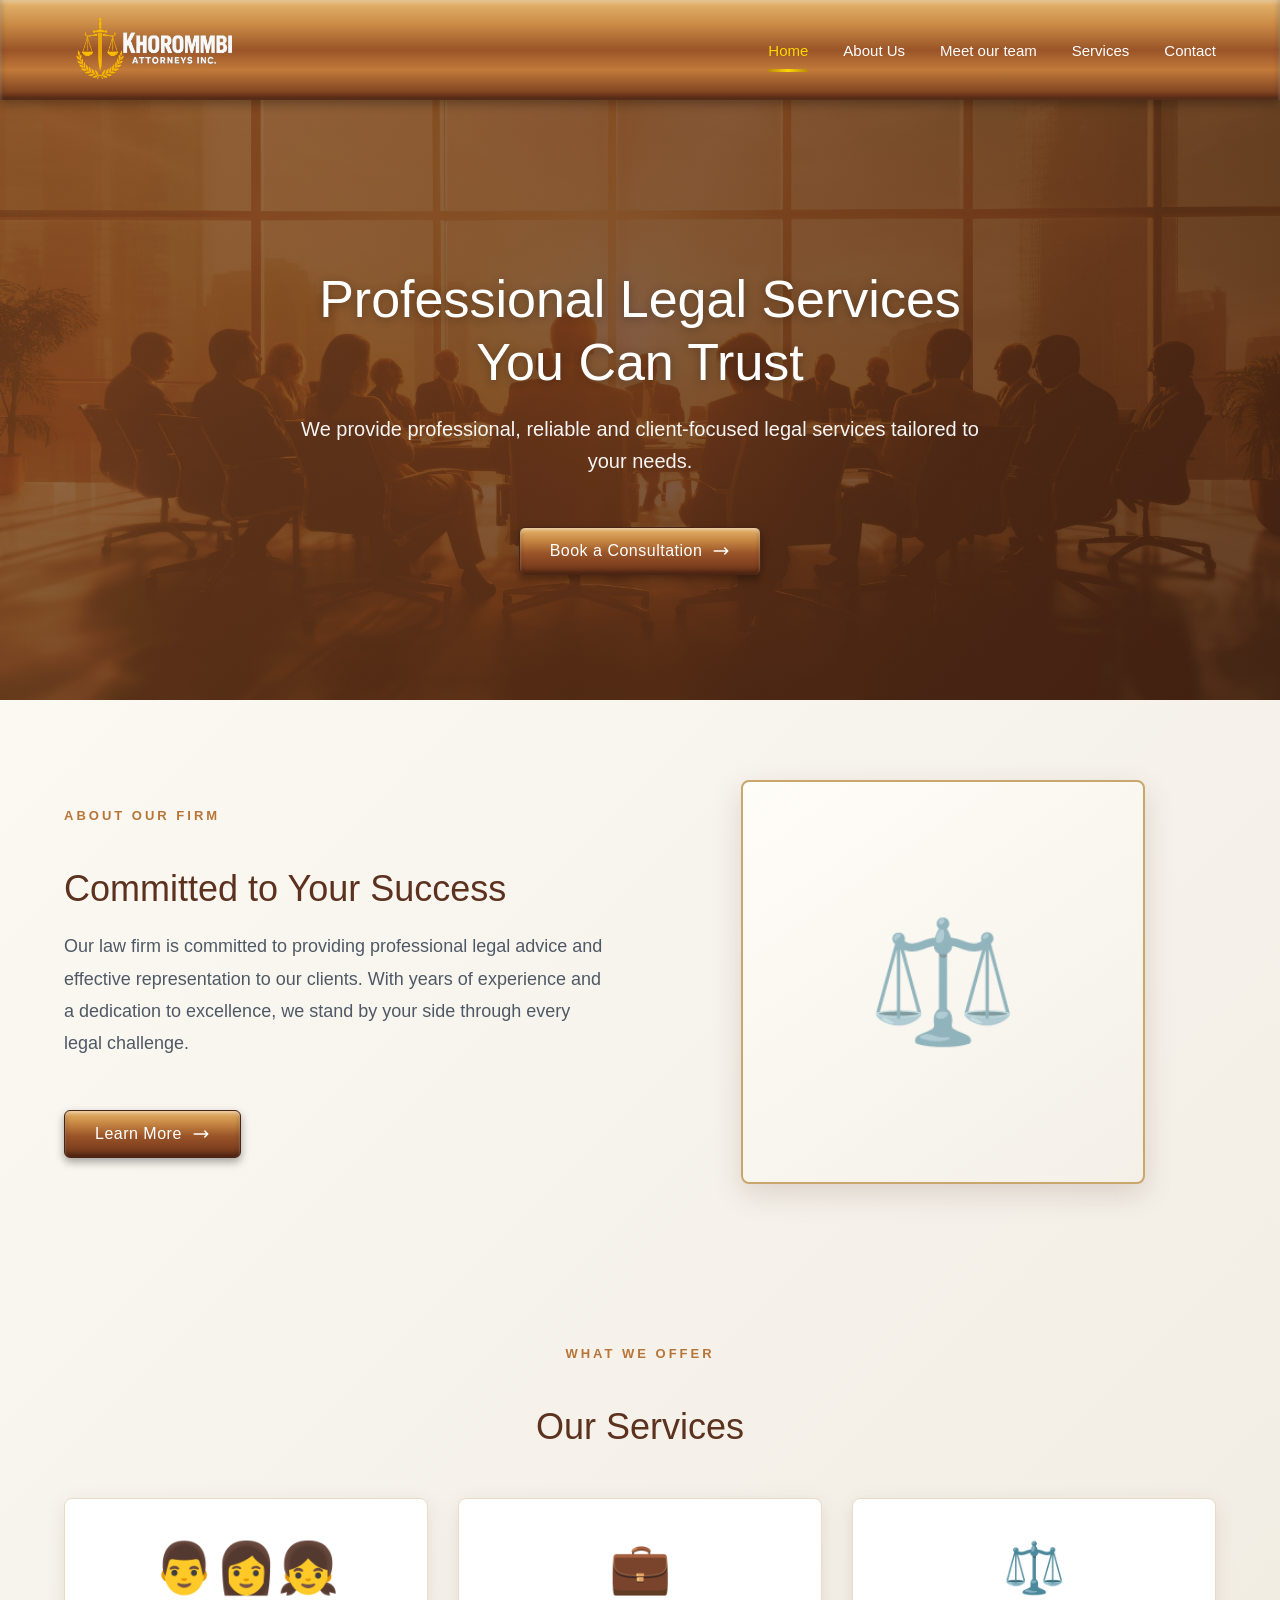
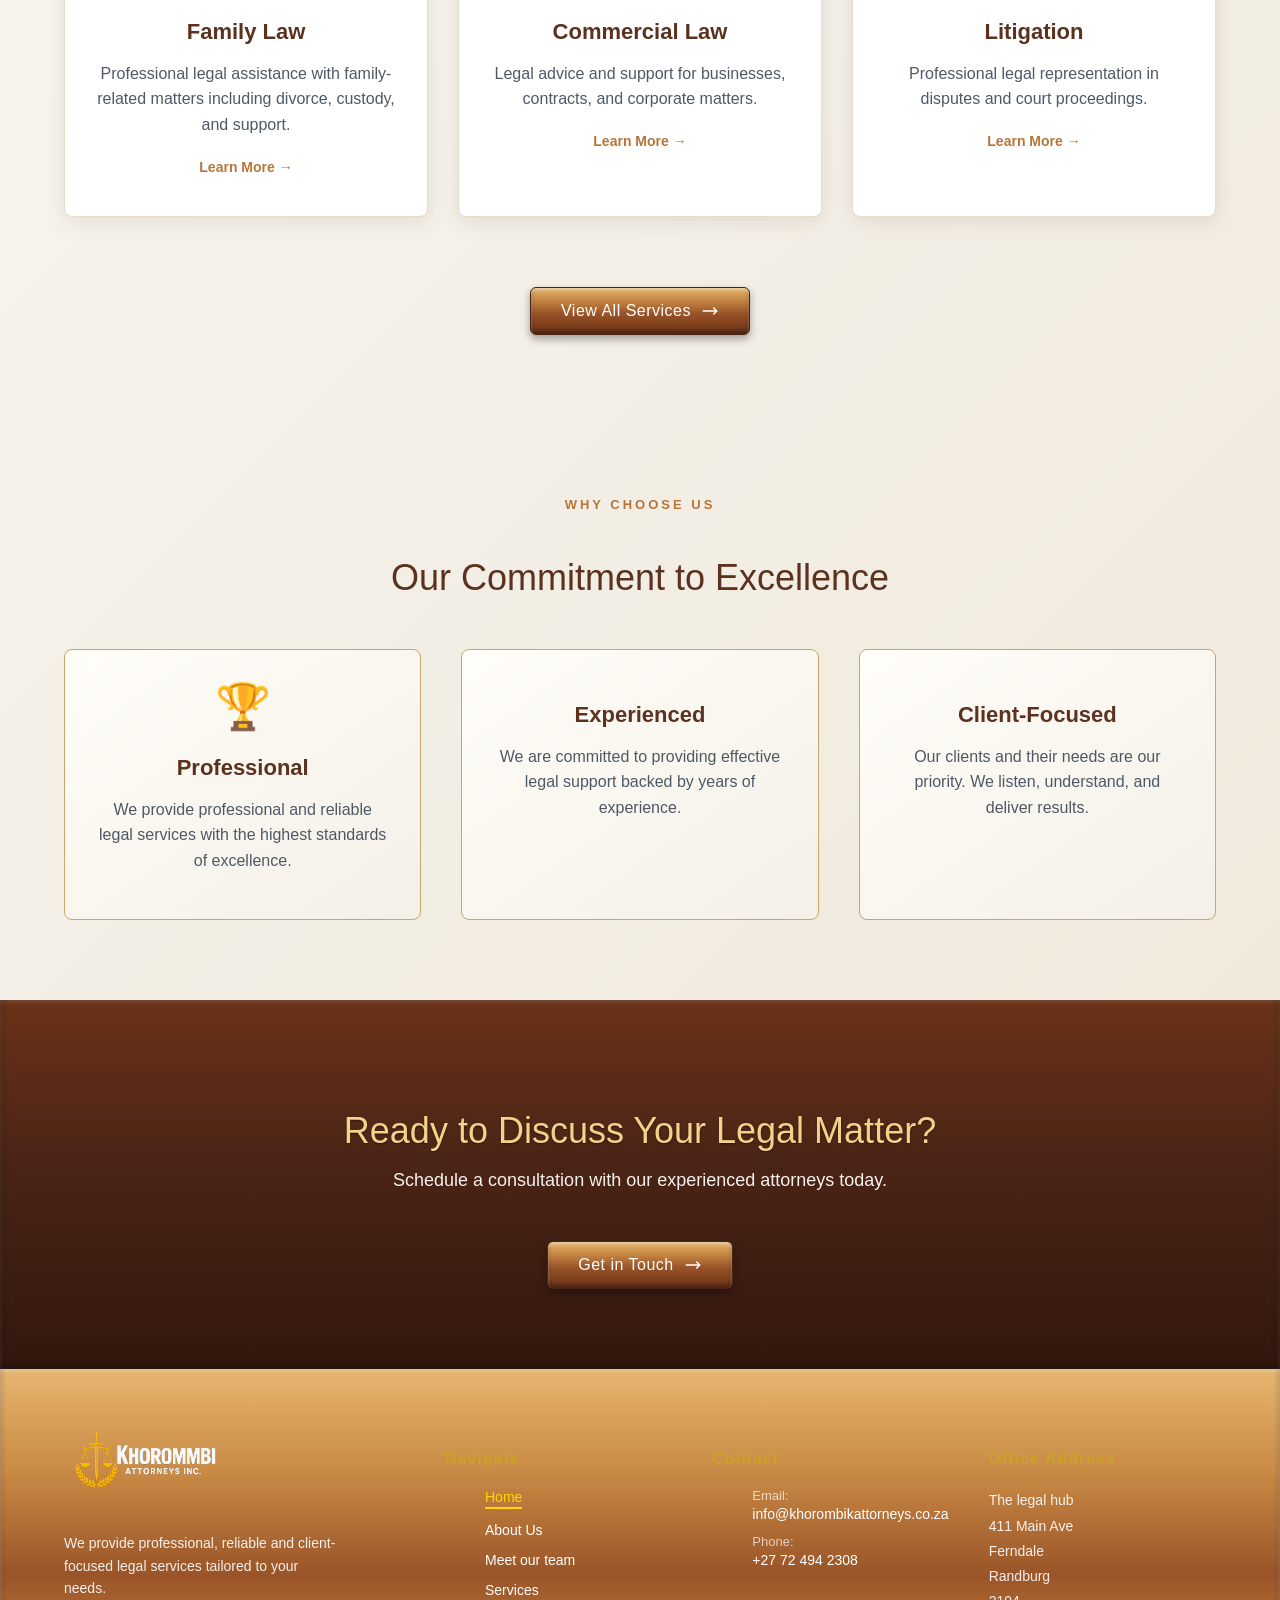
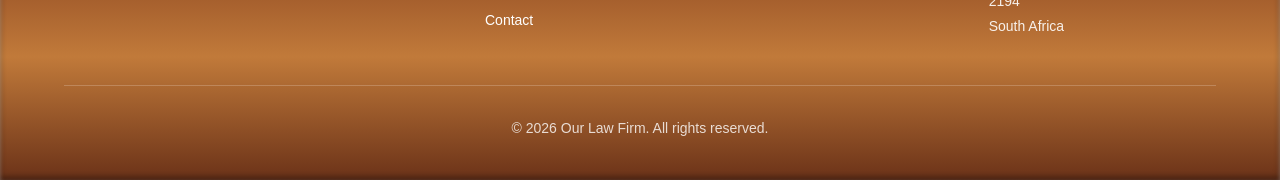
==== index.html @ c9acfbc0 "Add files via upload" ====
<!DOCTYPE html>
<html lang="en">

<head>
    <meta charset="UTF-8">
    <meta name="viewport" content="width=device-width, initial-scale=1.0">
    <title>Our Law Firm | Home</title>
    <link rel="stylesheet" href="edits.css">
</head>

<body>

    <!-- ================= HEADER ================= -->
    <header class="site-header">
        <div class="header-container">
            <a href="index.html" class="logo-link">
                <img src="logo.png" alt="Law Firm Logo" class="logo">
            </a>
            <nav class="main-nav">
                <a href="index.html" class="nav-link active">Home</a>
                <a href="about.html" class="nav-link">About Us</a>
                <a href="team.html" class="nav-link">Meet our team</a>
                <a href="services.html" class="nav-link">Services</a>
                <a href="contact.html" class="nav-link">Contact</a>
            </nav>
            <button class="mobile-menu-btn" id="mobileMenuBtn">
                <span></span>
                <span></span>
                <span></span>
            </button>
        </div>
    </header>

    <!-- ================= MAIN ================= -->
    <main>

        <!-- ================= HERO SECTION ================= -->
        <section class="hero">
            <div class="hero-overlay"></div>
            <div class="hero-content">
                <h1 class="hero-title">Professional Legal Services You Can Trust</h1>
                <p class="hero-subtitle">
                    We provide professional, reliable and client-focused legal services tailored to your needs.
                </p>
                <a href="contact.html" class="hero-button">
                    Book a Consultation
                    <svg xmlns="http://www.w3.org/2000/svg" fill="none" viewBox="0 0 24 24" stroke="currentColor">
                        <path stroke-linecap="round" stroke-linejoin="round" stroke-width="2" d="M17 8l4 4m0 0l-4 4m4-4H3"/>
                    </svg>
                </a>
            </div>
        </section>

        <!-- ================= ABOUT PREVIEW ================= -->
        <section class="section about-preview">
            <div class="section-container">
                <div class="about-content">
                    <span class="section-label">About Our Firm</span>
                    <h2 class="section-title">Committed to Your Success</h2>
                    <p class="section-description">
                        Our law firm is committed to providing professional legal advice and effective representation to our clients. With years of experience and a dedication to excellence, we stand by your side through every legal challenge.
                    </p>
                    <a href="about.html" class="button">
                        Learn More
                        <svg xmlns="http://www.w3.org/2000/svg" fill="none" viewBox="0 0 24 24" stroke="currentColor">
                            <path stroke-linecap="round" stroke-linejoin="round" stroke-width="2" d="M17 8l4 4m0 0l-4 4m4-4H3"/>
                        </svg>
                    </a>
                </div>
                <div class="about-image">
                    <div class="image-frame">
                        <div class="image-placeholder">⚖️</div>
                    </div>
                </div>
            </div>
        </section>

        <!-- ================= SERVICES PREVIEW ================= -->
        <section class="section services-preview">
            <div class="section-container">
                <span class="section-label">What We Offer</span>
                <h2 class="section-title">Our Services</h2>
                <div class="services-container">
                    <div class="service-card">
                        <div class="service-icon">👨‍👩👧</div>
                        <h3>Family Law</h3>
                        <p>Professional legal assistance with family-related matters including divorce, custody, and support.</p>
                        <a href="services.html" class="service-link">Learn More →</a>
                    </div>
                    <div class="service-card">
                        <div class="service-icon">💼</div>
                        <h3>Commercial Law</h3>
                        <p>Legal advice and support for businesses, contracts, and corporate matters.</p>
                        <a href="services.html" class="service-link">Learn More →</a>
                    </div>
                    <div class="service-card">
                        <div class="service-icon">⚖️</div>
                        <h3>Litigation</h3>
                        <p>Professional legal representation in disputes and court proceedings.</p>
                        <a href="services.html" class="service-link">Learn More →</a>
                    </div>
                </div>
                <a href="services.html" class="button">
                    View All Services
                    <svg xmlns="http://www.w3.org/2000/svg" fill="none" viewBox="0 0 24 24" stroke="currentColor">
                        <path stroke-linecap="round" stroke-linejoin="round" stroke-width="2" d="M17 8l4 4m0 0l-4 4m4-4H3"/>
                    </svg>
                </a>
            </div>
        </section>

        <!-- ================= WHY CHOOSE US ================= -->
        <section class="section why-us">
            <div class="section-container">
                <span class="section-label">Why Choose Us</span>
                <h2 class="section-title">Our Commitment to Excellence</h2>
                <div class="why-container">
                    <div class="why-item">
                        <div class="why-icon">🏆</div>
                        <h3>Professional</h3>
                        <p>We provide professional and reliable legal services with the highest standards of excellence.</p>
                    </div>
                    <div class="why-item">
                        <div class="why-icon"></div>
                        <h3>Experienced</h3>
                        <p>We are committed to providing effective legal support backed by years of experience.</p>
                    </div>
                    <div class="why-item">
                        <div class="why-icon"></div>
                        <h3>Client-Focused</h3>
                        <p>Our clients and their needs are our priority. We listen, understand, and deliver results.</p>
                    </div>
                </div>
            </div>
        </section>

        <!-- ================= CALL TO ACTION ================= -->
        <section class="consultation">
            <div class="consultation-content">
                <h2>Ready to Discuss Your Legal Matter?</h2>
                <p>Schedule a consultation with our experienced attorneys today.</p>
                <a href="contact.html" class="consultation-button">
                    Get in Touch
                    <svg xmlns="http://www.w3.org/2000/svg" fill="none" viewBox="0 0 24 24" stroke="currentColor">
                        <path stroke-linecap="round" stroke-linejoin="round" stroke-width="2" d="M17 8l4 4m0 0l-4 4m4-4H3"/>
                    </svg>
                </a>
            </div>
        </section>

    </main>

    <!-- ================= FOOTER ================= -->
    <footer class="site-footer">
        <div class="footer-container">
            <div class="footer-grid">
                <!-- Logo & Tagline -->
                <div class="footer-brand">
                    <a href="index.html" class="footer-logo">
                        <img src="logo.png" alt="Law Firm Logo" class="footer-logo-img">
                    </a>
                    <p class="footer-tagline">
                        We provide professional, reliable and client-focused legal services tailored to your needs.
                    </p>
                </div>

                <!-- Navigate -->
                <div class="footer-nav">
                    <h4 class="footer-heading">Navigate</h4>
                    <ul class="footer-links">
                        <li><a href="index.html" class="footer-link active">Home</a></li>
                        <li><a href="about.html" class="footer-link">About Us</a></li>
                        <li><a href="team.html" class="footer-link">Meet our team</a></li>
                        <li><a href="services.html" class="footer-link">Services</a></li>
                        <li><a href="contact.html" class="footer-link">Contact</a></li>
                    </ul>
                </div>

                <!-- Contact -->
                <div class="footer-contact">
                    <h4 class="footer-heading">Contact</h4>
                    <ul class="footer-links">
                        <li class="footer-contact-item">
                            <span class="footer-contact-label">Email:</span>
                            <a href="mailto:info@khorombikattorneys.co.za" class="footer-link">info@khorombikattorneys.co.za</a>
                        </li>
                        <li class="footer-contact-item">
                            <span class="footer-contact-label">Phone:</span>
                            <a href="tel:+27724942308" class="footer-link">+27 72 494 2308</a>
                        </li>
                    </ul>
                </div>

                <!-- Office Address -->
                <div class="footer-address">
                    <h4 class="footer-heading">Office Address</h4>
                    <address class="footer-address-text">
                        The legal hub<br>
                        411 Main Ave<br>
                        Ferndale<br>
                        Randburg<br>
                        2194<br>
                        South Africa
                    </address>
                </div>
            </div>

            <!-- Copyright -->
            <div class="footer-bottom">
                <p>&copy; 2026 Our Law Firm. All rights reserved.</p>
            </div>
        </div>
    </footer>

    <script>
        // Mobile menu toggle
        document.addEventListener('DOMContentLoaded', function() {
            const mobileMenuBtn = document.getElementById('mobileMenuBtn');
            const mainNav = document.querySelector('.main-nav');

            if (mobileMenuBtn && mainNav) {
                mobileMenuBtn.addEventListener('click', function() {
                    mainNav.classList.toggle('open');
                    const spans = this.querySelectorAll('span');
                    if (mainNav.classList.contains('open')) {
                        spans[0].style.transform = 'rotate(45deg) translate(5px, 5px)';
                        spans[1].style.opacity = '0';
                        spans[2].style.transform = 'rotate(-45deg) translate(7px, -6px)';
                    } else {
                        spans[0].style.transform = 'none';
                        spans[1].style.opacity = '1';
                        spans[2].style.transform = 'none';
                    }
                });
            }
        });
    </script>

</body>

</html>
---- edits.css ----
/* ================= GENERAL ================= */
html {
    scroll-behavior: smooth;
}

body {
    margin: 0;
    font-family: 'Segoe UI', Tahoma, Geneva, Verdana, sans-serif;
    background: linear-gradient(135deg, #fffdf8, #f4f0e8, #eee5d5);
    color: #1A1A1A;
    min-height: 100vh;
    display: flex;
    flex-direction: column;
}

/* ================= HEADER ================= */
.site-header {
    background: linear-gradient(180deg, #e6b66f 0%, #c98a45 25%, #9a5428 50%, #c17a3a 70%, #6b3218 100%);
    box-shadow: inset 0 2px 4px rgba(255,255,255,0.35), inset 0 -3px 6px rgba(0,0,0,0.4), 0 4px 10px rgba(0,0,0,0.3);
    padding: 15px 5%;
    position: sticky;
    top: 0;
    z-index: 1000;
}

.header-container {
    max-width: 1200px;
    margin: 0 auto;
    display: flex;
    justify-content: space-between;
    align-items: center;
}

.logo-link {
    display: flex;
    align-items: center;
}

.logo {
    width: 200px;
    height: 70px;
    display: block;
    transition: transform 0.3s ease;
}

.logo:hover {
    transform: scale(1.05);
}

.main-nav {
    display: flex;
    gap: 35px;
}

.nav-link {
    position: relative;
    color: white;
    text-decoration: none;
    font-size: 15px;
    font-weight: 500;
    padding: 5px 0;
    transition: color 0.3s ease;
}

.nav-link::after {
    content: "";
    position: absolute;
    left: 0;
    bottom: -8px;
    width: 0;
    height: 3px;
    background: linear-gradient(90deg, #b8860b, #ffd700, #b8860b);
    transition: width 0.3s ease;
}

.nav-link:hover,
.nav-link.active {
    color: #ffd700;
}

.nav-link:hover::after,
.nav-link.active::after {
    width: 100%;
}

.mobile-menu-btn {
    display: none;
    flex-direction: column;
    gap: 5px;
    background: none;
    border: none;
    cursor: pointer;
    padding: 5px;
}

.mobile-menu-btn span {
    width: 25px;
    height: 3px;
    background: #fff;
    border-radius: 2px;
    transition: all 0.3s ease;
}

/* ================= HERO ================= */
.hero {
    min-height: 600px;
    background-image: url("bg.jpg");
    background-size: cover;
    background-position: center;
    background-repeat: no-repeat;
    display: flex;
    justify-content: center;
    align-items: center;
    text-align: center;
    position: relative;
    overflow: hidden;
}

.hero-overlay {
    position: absolute;
    top: 0;
    left: 0;
    right: 0;
    bottom: 0;
    background: linear-gradient(135deg, rgba(120, 65, 25, 0.75), rgba(75, 35, 15, 0.85));
}

.hero-content {
    position: relative;
    z-index: 1;
    max-width: 700px;
    color: white;
    padding: 0 20px;
    animation: fadeInUp 1s ease;
}

.hero-title {
    font-size: 52px;
    font-weight: 300;
    margin-bottom: 20px;
    line-height: 1.2;
    text-shadow: 0 2px 10px rgba(0,0,0,0.3);
}

.hero-subtitle {
    font-size: 20px;
    line-height: 1.6;
    margin-bottom: 30px;
    opacity: 0.95;
}

@keyframes fadeInUp {
    from {
        opacity: 0;
        transform: translateY(30px);
    }
    to {
        opacity: 1;
        transform: translateY(0);
    }
}

/* ================= BUTTONS ================= */
.button,
.hero-button,
.consultation-button {
    display: inline-flex;
    align-items: center;
    gap: 10px;
    margin-top: 20px;
    padding: 14px 30px;
    background: linear-gradient(180deg, #e6b66f 0%, #c98a45 25%, #9a5428 55%, #6b3218 100%);
    color: white;
    text-decoration: none;
    border-radius: 6px;
    border: 1px solid #4A2416;
    box-shadow: inset 0 2px 3px rgba(255, 255, 255, 0.4), inset 0 -3px 5px rgba(0, 0, 0, 0.35), 0 4px 8px rgba(0, 0, 0, 0.35);
    transition: all 0.3s ease;
    font-weight: 500;
    letter-spacing: 0.5px;
}

.button svg,
.hero-button svg,
.consultation-button svg {
    width: 18px;
    height: 18px;
    transition: transform 0.3s ease;
}

.button:hover,
.hero-button:hover,
.consultation-button:hover {
    background: linear-gradient(180deg, #f0c47c 0%, #d69a50 25%, #a86130 55%, #783b1d 100%);
    box-shadow: inset 0 2px 4px rgba(255, 255, 255, 0.5), inset 0 -3px 6px rgba(0, 0, 0, 0.4), 0 6px 12px rgba(0, 0, 0, 0.4);
    transform: translateY(-2px);
}

.button:hover svg,
.hero-button:hover svg,
.consultation-button:hover svg {
    transform: translateX(5px);
}

/* ================= SECTIONS ================= */
.section {
    padding: 80px 5%;
    text-align: center;
}

.section-container {
    max-width: 1200px;
    margin: 0 auto;
}

.section-label {
    display: inline-block;
    font-size: 13px;
    letter-spacing: 3px;
    text-transform: uppercase;
    color: #b87538;
    margin-bottom: 15px;
    font-weight: 600;
}

.section-title {
    font-size: 36px;
    color: #5C321F;
    margin-bottom: 20px;
    font-weight: 300;
}

.section-description {
    font-size: 18px;
    line-height: 1.8;
    color: #4f5965;
    max-width: 600px;
    margin: 0 auto 30px;
}

/* ================= ABOUT PREVIEW ================= */
.about-preview .section-container {
    display: grid;
    grid-template-columns: 1fr 1fr;
    gap: 60px;
    align-items: center;
    text-align: left;
}

.about-content .section-label,
.about-content .section-title,
.about-content .section-description {
    margin-left: 0;
}

.about-image {
    display: flex;
    justify-content: center;
}

.image-frame {
    width: 100%;
    max-width: 400px;
    height: 400px;
    background: linear-gradient(145deg, #fffdf8, #f4f0e8);
    border: 2px solid #c9a66b;
    border-radius: 8px;
    display: flex;
    align-items: center;
    justify-content: center;
    box-shadow: 0 10px 30px rgba(74, 36, 22, 0.15);
    transition: all 0.3s ease;
}

.image-frame:hover {
    transform: translateY(-5px);
    box-shadow: 0 15px 40px rgba(74, 36, 22, 0.25);
}

.image-placeholder {
    font-size: 120px;
    opacity: 0.6;
}

/* ================= SERVICES ================= */
.services-container {
    display: grid;
    grid-template-columns: repeat(3, 1fr);
    gap: 30px;
    margin: 50px 0;
}

.service-card {
    background: white;
    padding: 40px 30px;
    border-radius: 8px;
    box-shadow: 0 5px 20px rgba(74, 36, 22, 0.1);
    transition: all 0.3s ease;
    border: 1px solid #e8dcc8;
}

.service-card:hover {
    transform: translateY(-10px);
    box-shadow: 0 15px 40px rgba(74, 36, 22, 0.2);
    border-color: #c9a66b;
}

.service-icon {
    font-size: 50px;
    margin-bottom: 20px;
}

.service-card h3 {
    color: #5C321F;
    font-size: 22px;
    margin-bottom: 15px;
}

.service-card p {
    color: #4f5965;
    line-height: 1.6;
    margin-bottom: 20px;
}

.service-link {
    color: #b87538;
    text-decoration: none;
    font-weight: 600;
    font-size: 14px;
    transition: color 0.3s ease;
}

.service-link:hover {
    color: #6b3218;
}

/* ================= WHY CHOOSE US ================= */
.why-container {
    display: grid;
    grid-template-columns: repeat(3, 1fr);
    gap: 40px;
    margin-top: 50px;
}

.why-item {
    padding: 30px;
    background: linear-gradient(145deg, #fffdf8, #f4f0e8);
    border-radius: 8px;
    border: 1px solid #c9a66b;
    transition: all 0.3s ease;
}

.why-item:hover {
    background: linear-gradient(180deg, #e6b66f 0%, #c98a45 25%, #9a5428 55%, #6b3218 100%);
    color: white;
    transform: translateY(-5px);
    box-shadow: 0 10px 30px rgba(74, 36, 22, 0.3);
}

.why-icon {
    font-size: 45px;
    margin-bottom: 20px;
}

.why-item h3 {
    color: #5C321F;
    font-size: 22px;
    margin-bottom: 15px;
    transition: color 0.3s ease;
}

.why-item:hover h3 {
    color: white;
}

.why-item p {
    color: #4f5965;
    line-height: 1.6;
    transition: color 0.3s ease;
}

.why-item:hover p {
    color: rgba(255, 255, 255, 0.95);
}

/* ================= CONSULTATION ================= */
.consultation {
    padding: 80px 5%;
    text-align: center;
    background: linear-gradient(180deg, #6b3218 0%, #4a2416 45%, #32170e 100%);
    color: #fffdf8;
    box-shadow: inset 0 2px 5px rgba(255, 255, 255, 0.15), inset 0 -3px 8px rgba(0, 0, 0, 0.4);
}

.consultation-content {
    max-width: 700px;
    margin: 0 auto;
}

.consultation h2 {
    font-size: 36px;
    color: #f4d28a;
    text-shadow: 0 1px 2px rgba(0, 0, 0, 0.5);
    margin-bottom: 15px;
    font-weight: 300;
}

.consultation p {
    font-size: 18px;
    margin-bottom: 30px;
    opacity: 0.95;
}

/* ================= FOOTER ================= */
.site-footer {
    background: linear-gradient(180deg, #e6b66f 0%, #c98a45 25%, #9a5428 50%, #c17a3a 70%, #6b3218 100%);
    box-shadow: inset 0 2px 4px rgba(255,255,255,0.35), inset 0 -3px 6px rgba(0,0,0,0.4), 0 4px 10px rgba(0,0,0,0.3);
    color: white;
    padding: 60px 5% 30px;
    margin-top: auto;
}

.footer-container {
    max-width: 1200px;
    margin: 0 auto;
}

.footer-grid {
    display: grid;
    grid-template-columns: 1.5fr 1fr 1fr 1fr;
    gap: 40px;
    margin-bottom: 40px;
}

.footer-brand {
    display: flex;
    flex-direction: column;
    gap: 20px;
}

.footer-logo {
    display: inline-block;
}

.footer-logo-img {
    width: 180px;
    height: 65px;
    transition: transform 0.3s ease;
}

.footer-logo:hover .footer-logo-img {
    transform: scale(1.05);
}

.footer-tagline {
    font-size: 14px;
    line-height: 1.6;
    color: rgba(255, 255, 255, 0.9);
    max-width: 280px;
}

.footer-heading {
    font-size: 16px;
    font-weight: 600;
    color: #C9A227;
    margin-bottom: 20px;
    letter-spacing: 1px;
}

.footer-links {
    list-style: none;
    display: flex;
    flex-direction: column;
    gap: 12px;
}

.footer-link {
    color: #fff;
    text-decoration: none;
    font-size: 14px;
    transition: color 0.3s ease;
    display: inline-block;
}

.footer-link:hover,
.footer-link.active {
    color: #ffd700;
}

.footer-link.active {
    border-bottom: 2px solid #ffd700;
    padding-bottom: 2px;
}

.footer-contact-item {
    display: flex;
    flex-direction: column;
    gap: 3px;
}

.footer-contact-label {
    font-size: 13px;
    color: rgba(255, 255, 255, 0.7);
}

.footer-address-text {
    font-style: normal;
    font-size: 14px;
    line-height: 1.8;
    color: rgba(255, 255, 255, 0.9);
}

.footer-bottom {
    border-top: 1px solid rgba(255, 255, 255, 0.2);
    padding-top: 20px;
    text-align: center;
}

.footer-bottom p {
    font-size: 14px;
    color: rgba(255, 255, 255, 0.8);
}

/* ================= MOBILE ================= */
@media (max-width: 968px) {
    .about-preview .section-container {
        grid-template-columns: 1fr;
        gap: 40px;
    }

    .services-container,
    .why-container {
        grid-template-columns: 1fr;
    }

    .footer-grid {
        grid-template-columns: 1fr 1fr;
        gap: 30px;
    }

    .main-nav {
        display: none;
        position: absolute;
        top: 100%;
        left: 0;
        right: 0;
        background: linear-gradient(180deg, #6b3218, #4a2416);
        flex-direction: column;
        padding: 20px;
        gap: 15px;
    }

    .main-nav.open {
        display: flex;
    }

    .mobile-menu-btn {
        display: flex;
    }
}

@media (max-width: 768px) {
    .hero-title {
        font-size: 36px;
    }

    .hero-subtitle {
        font-size: 16px;
    }

    .section-title {
        font-size: 28px;
    }

    .section {
        padding: 60px 5%;
    }

    .footer-grid {
        grid-template-columns: 1fr;
        gap: 30px;
    }

    .logo {
        width: 160px;
        height: 55px;
    }

    .footer-logo-img {
        width: 150px;
        height: 55px;
    }
}
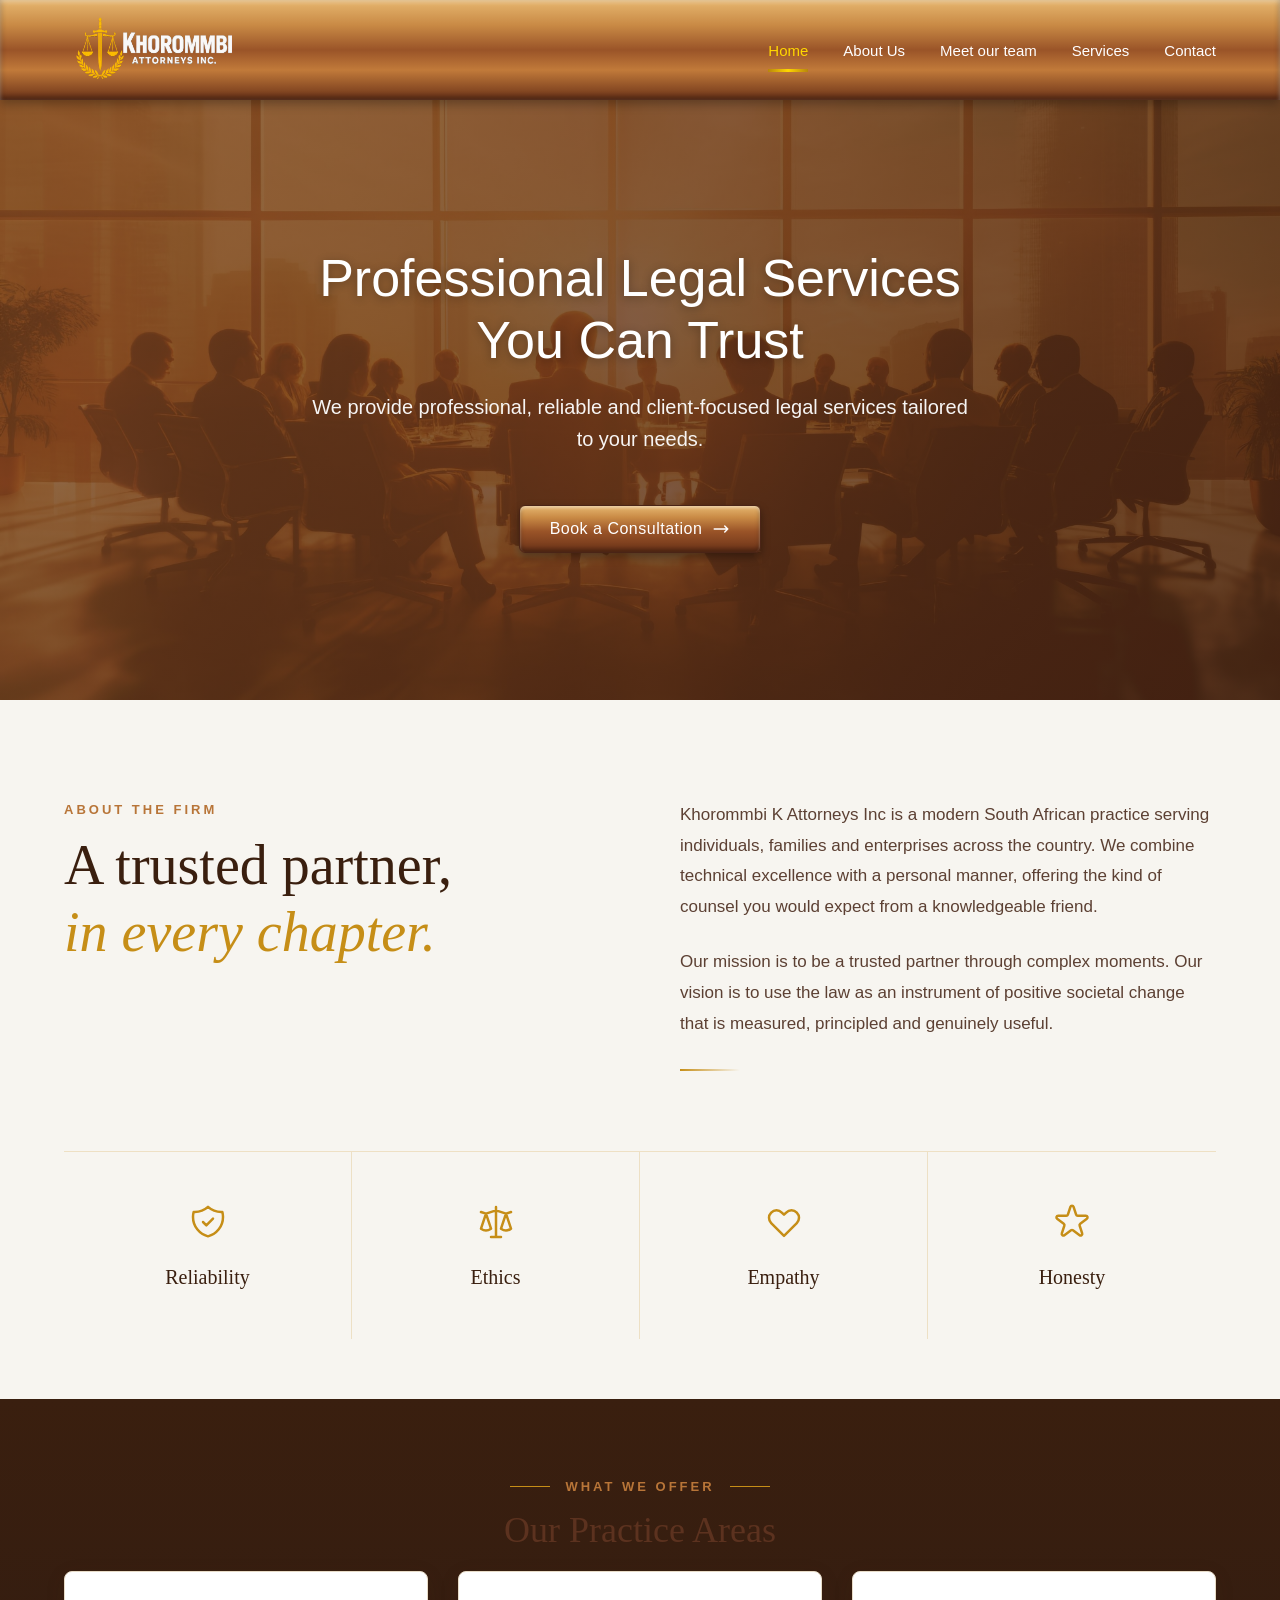
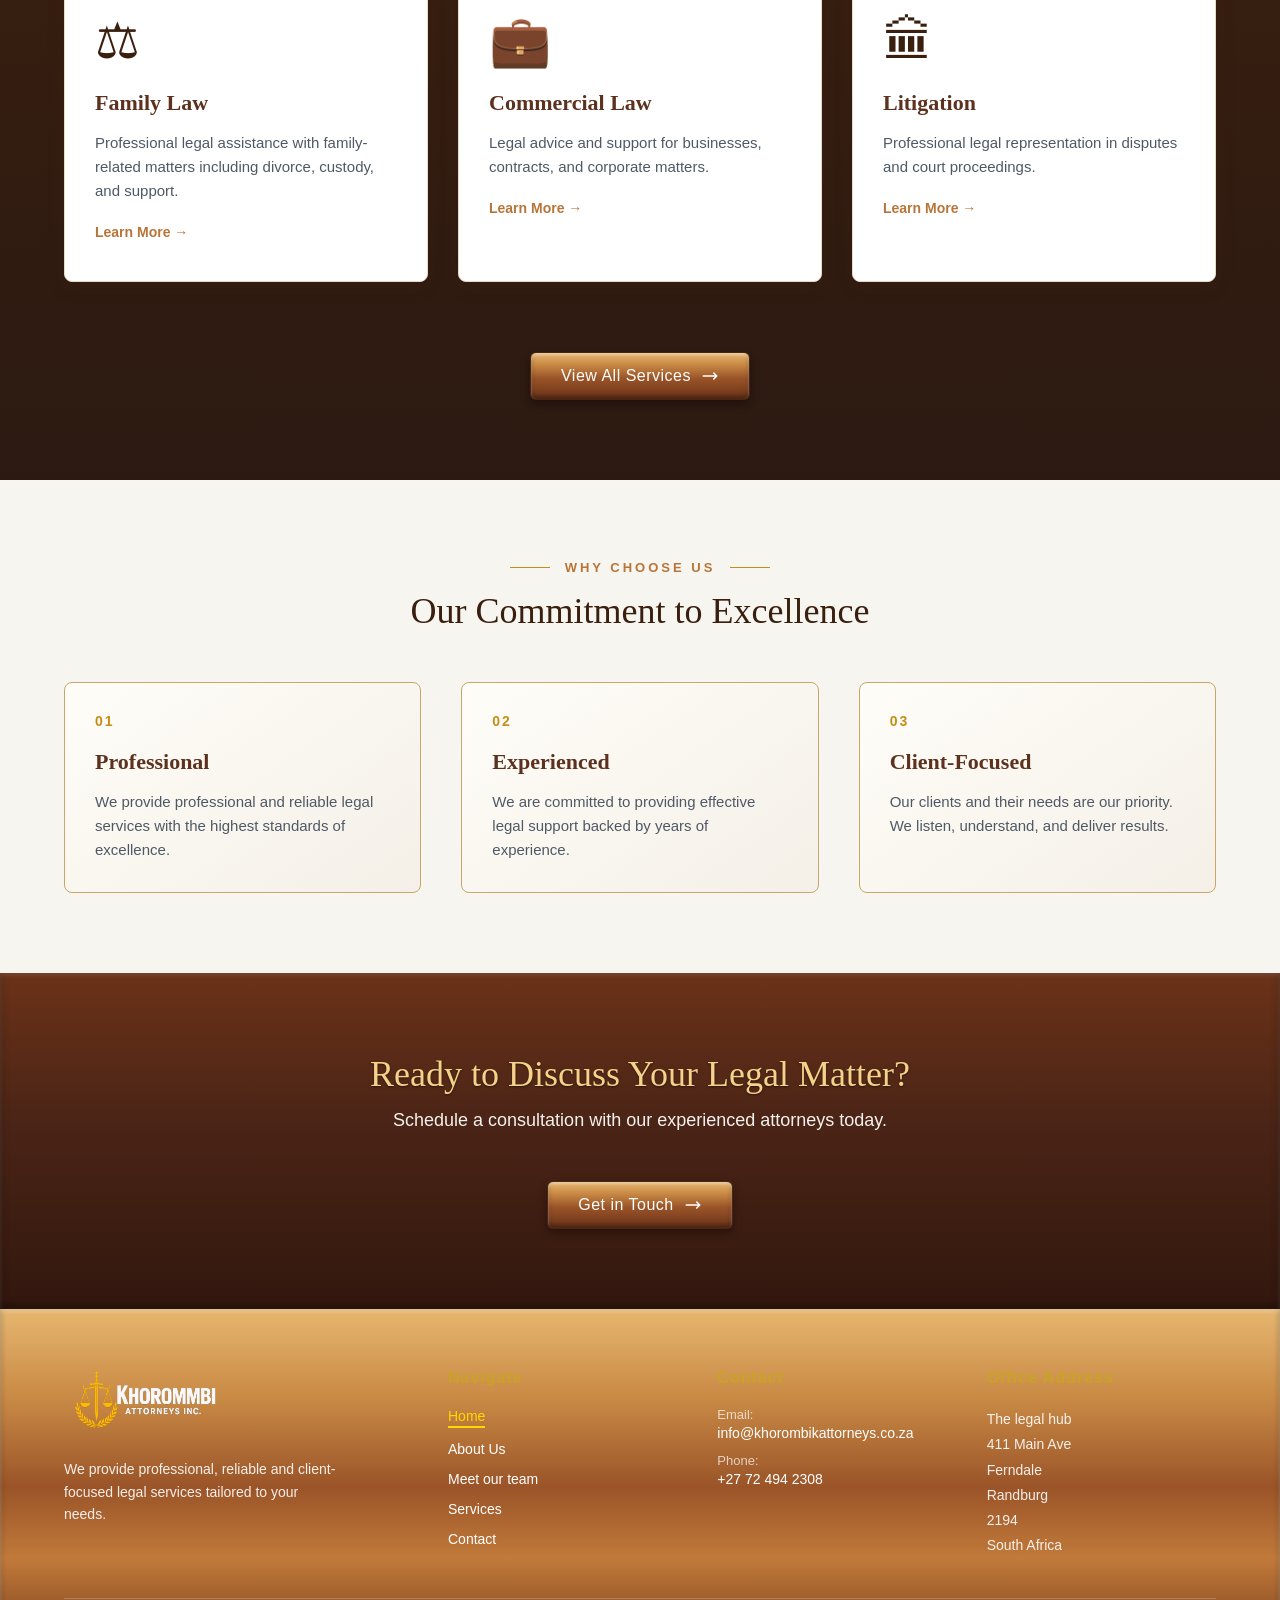
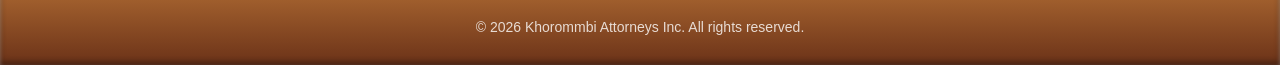
==== commit 4c3ec2a6: "Update law firm branding and content in index.html" ====
--- a/index.html
+++ b/index.html
@@ -1,11 +1,10 @@
-
 <!DOCTYPE html>
 <html lang="en">
 
 <head>
     <meta charset="UTF-8">
     <meta name="viewport" content="width=device-width, initial-scale=1.0">
-    <title>Our Law Firm | Home</title>
+    <title>Khorommbi Attorneys Inc. | Home</title>
     <link rel="stylesheet" href="edits.css">
 </head>
 
@@ -15,7 +14,7 @@
     <header class="site-header">
         <div class="header-container">
             <a href="index.html" class="logo-link">
-                <img src="logo.png" alt="Law Firm Logo" class="logo">
+                <img src="logo.png" alt="Khorommbi Attorneys Inc." class="logo">
             </a>
             <nav class="main-nav">
                 <a href="index.html" class="nav-link active">Home</a>
@@ -32,75 +31,111 @@
         </div>
     </header>
 
-    <!-- ================= MAIN ================= -->
-    <main>
-
-        <!-- ================= HERO SECTION ================= -->
-        <section class="hero">
-            <div class="hero-overlay"></div>
-            <div class="hero-content">
-                <h1 class="hero-title">Professional Legal Services You Can Trust</h1>
-                <p class="hero-subtitle">
-                    We provide professional, reliable and client-focused legal services tailored to your needs.
+    <!-- ================= HERO SECTION ================= -->
+    <section class="hero">
+        <div class="hero-overlay"></div>
+        <div class="hero-content">
+            <h1 class="hero-title">Professional Legal Services You Can Trust</h1>
+            <p class="hero-subtitle">
+                We provide professional, reliable and client-focused legal services tailored to your needs.
+            </p>
+            <a href="contact.html" class="hero-button">
+                Book a Consultation
+                <svg xmlns="http://www.w3.org/2000/svg" fill="none" viewBox="0 0 24 24" stroke="currentColor">
+                    <path stroke-linecap="round" stroke-linejoin="round" stroke-width="2" d="M17 8l4 4m0 0l-4 4m4-4H3"/>
+                </svg>
+            </a>
+        </div>
+    </section>
+
+    <!-- ================= ABOUT THE FIRM ================= -->
+    <section class="about-firm">
+        <div class="about-firm-container">
+            <div class="about-firm-left">
+                <div class="section-label">
+                    <span class="label-line"></span>
+                    ABOUT THE FIRM
+                </div>
+                <h2 class="about-heading">
+                    A trusted partner,<br>
+                    <span class="heading-accent">in every chapter.</span>
+                </h2>
+            </div>
+            <div class="about-firm-right">
+                <p class="about-text">
+                    Khorommbi K Attorneys Inc is a modern South African practice serving individuals, 
+                    families and enterprises across the country. We combine technical excellence with 
+                    a personal manner, offering the kind of counsel you would expect from a knowledgeable 
+                    friend.
                 </p>
-                <a href="contact.html" class="hero-button">
-                    Book a Consultation
-                    <svg xmlns="http://www.w3.org/2000/svg" fill="none" viewBox="0 0 24 24" stroke="currentColor">
-                        <path stroke-linecap="round" stroke-linejoin="round" stroke-width="2" d="M17 8l4 4m0 0l-4 4m4-4H3"/>
-                    </svg>
-                </a>
-            </div>
-        </section>
-
-        <!-- ================= ABOUT PREVIEW ================= -->
-        <section class="section about-preview">
-            <div class="section-container">
-                <div class="about-content">
-                    <span class="section-label">About Our Firm</span>
-                    <h2 class="section-title">Committed to Your Success</h2>
-                    <p class="section-description">
-                        Our law firm is committed to providing professional legal advice and effective representation to our clients. With years of experience and a dedication to excellence, we stand by your side through every legal challenge.
-                    </p>
-                    <a href="about.html" class="button">
-                        Learn More
-                        <svg xmlns="http://www.w3.org/2000/svg" fill="none" viewBox="0 0 24 24" stroke="currentColor">
-                            <path stroke-linecap="round" stroke-linejoin="round" stroke-width="2" d="M17 8l4 4m0 0l-4 4m4-4H3"/>
-                        </svg>
-                    </a>
-                </div>
-                <div class="about-image">
-                    <div class="image-frame">
-                        <div class="image-placeholder">⚖️</div>
-                    </div>
-                </div>
-            </div>
-        </section>
-
-        <!-- ================= SERVICES PREVIEW ================= -->
-        <section class="section services-preview">
-            <div class="section-container">
-                <span class="section-label">What We Offer</span>
-                <h2 class="section-title">Our Services</h2>
-                <div class="services-container">
-                    <div class="service-card">
-                        <div class="service-icon">👨‍👩👧</div>
-                        <h3>Family Law</h3>
-                        <p>Professional legal assistance with family-related matters including divorce, custody, and support.</p>
-                        <a href="services.html" class="service-link">Learn More →</a>
-                    </div>
-                    <div class="service-card">
-                        <div class="service-icon">💼</div>
-                        <h3>Commercial Law</h3>
-                        <p>Legal advice and support for businesses, contracts, and corporate matters.</p>
-                        <a href="services.html" class="service-link">Learn More →</a>
-                    </div>
-                    <div class="service-card">
-                        <div class="service-icon">⚖️</div>
-                        <h3>Litigation</h3>
-                        <p>Professional legal representation in disputes and court proceedings.</p>
-                        <a href="services.html" class="service-link">Learn More →</a>
-                    </div>
-                </div>
+                <p class="about-text">
+                    Our mission is to be a trusted partner through complex moments. Our vision is to 
+                    use the law as an instrument of positive societal change that is measured, principled 
+                    and genuinely useful.
+                </p>
+                <div class="about-divider"></div>
+            </div>
+        </div>
+
+        <!-- ================= VALUES ================= -->
+        <div class="values-container">
+            <div class="value-item">
+                <svg class="value-icon" xmlns="http://www.w3.org/2000/svg" fill="none" viewBox="0 0 24 24" stroke="currentColor">
+                    <path stroke-linecap="round" stroke-linejoin="round" stroke-width="1.5" d="M9 12l2 2 4-4m5.618-4.016A11.955 11.955 0 0112 2.944a11.955 11.955 0 01-8.618 3.04A12.02 12.02 0 003 9c0 5.591 3.824 10.29 9 11.622 5.176-1.332 9-6.03 9-11.622 0-1.042-.133-2.052-.382-3.016z"/>
+                </svg>
+                <h3 class="value-title">Reliability</h3>
+            </div>
+            <div class="value-item">
+                <svg class="value-icon" xmlns="http://www.w3.org/2000/svg" fill="none" viewBox="0 0 24 24" stroke="currentColor">
+                    <path stroke-linecap="round" stroke-linejoin="round" stroke-width="1.5" d="M3 6l3 1m0 0l-3 9a5.002 5.002 0 006.001 0M6 7l3 9M6 7l6-2m6 2l3-1m-3 1l-3 9a5.002 5.002 0 006.001 0M18 7l3 9m-3-9l-6-2m0-2v2m0 16V5m0 16H9m3 0h3"/>
+                </svg>
+                <h3 class="value-title">Ethics</h3>
+            </div>
+            <div class="value-item">
+                <svg class="value-icon" xmlns="http://www.w3.org/2000/svg" fill="none" viewBox="0 0 24 24" stroke="currentColor">
+                    <path stroke-linecap="round" stroke-linejoin="round" stroke-width="1.5" d="M4.318 6.318a4.5 4.5 0 000 6.364L12 20.364l7.682-7.682a4.5 4.5 0 00-6.364-6.364L12 7.636l-1.318-1.318a4.5 4.5 0 00-6.364 0z"/>
+                </svg>
+                <h3 class="value-title">Empathy</h3>
+            </div>
+            <div class="value-item">
+                <svg class="value-icon" xmlns="http://www.w3.org/2000/svg" fill="none" viewBox="0 0 24 24" stroke="currentColor">
+                    <path stroke-linecap="round" stroke-linejoin="round" stroke-width="1.5" d="M11.049 2.927c.3-.921 1.603-.921 1.902 0l1.519 4.674a1 1 0 00.95.69h4.915c.969 0 1.371 1.24.588 1.81l-3.976 2.888a1 1 0 00-.363 1.118l1.518 4.674c.3.922-.755 1.688-1.538 1.118l-3.976-2.888a1 1 0 00-1.176 0l-3.976 2.888c-.783.57-1.838-.197-1.538-1.118l1.518-4.674a1 1 0 00-.363-1.118l-3.976-2.888c-.784-.57-.38-1.81.588-1.81h4.914a1 1 0 00.951-.69l1.519-4.674z"/>
+                </svg>
+                <h3 class="value-title">Honesty</h3>
+            </div>
+        </div>
+    </section>
+
+    <!-- ================= SERVICES PREVIEW ================= -->
+    <section class="services-preview">
+        <div class="section-container">
+            <div class="section-label centered">
+                <span class="label-line"></span>
+                WHAT WE OFFER
+                <span class="label-line"></span>
+            </div>
+            <h2 class="section-title centered">Our Practice Areas</h2>
+            <div class="services-grid">
+                <div class="service-card">
+                    <div class="service-icon">⚖</div>
+                    <h3>Family Law</h3>
+                    <p>Professional legal assistance with family-related matters including divorce, custody, and support.</p>
+                    <a href="services.html" class="service-link">Learn More →</a>
+                </div>
+                <div class="service-card">
+                    <div class="service-icon">💼</div>
+                    <h3>Commercial Law</h3>
+                    <p>Legal advice and support for businesses, contracts, and corporate matters.</p>
+                    <a href="services.html" class="service-link">Learn More →</a>
+                </div>
+                <div class="service-card">
+                    <div class="service-icon">🏛</div>
+                    <h3>Litigation</h3>
+                    <p>Professional legal representation in disputes and court proceedings.</p>
+                    <a href="services.html" class="service-link">Learn More →</a>
+                </div>
+            </div>
+            <div class="center-button">
                 <a href="services.html" class="button">
                     View All Services
                     <svg xmlns="http://www.w3.org/2000/svg" fill="none" viewBox="0 0 24 24" stroke="currentColor">
@@ -108,64 +143,64 @@
                     </svg>
                 </a>
             </div>
-        </section>
-
-        <!-- ================= WHY CHOOSE US ================= -->
-        <section class="section why-us">
-            <div class="section-container">
-                <span class="section-label">Why Choose Us</span>
-                <h2 class="section-title">Our Commitment to Excellence</h2>
-                <div class="why-container">
-                    <div class="why-item">
-                        <div class="why-icon">🏆</div>
-                        <h3>Professional</h3>
-                        <p>We provide professional and reliable legal services with the highest standards of excellence.</p>
-                    </div>
-                    <div class="why-item">
-                        <div class="why-icon"></div>
-                        <h3>Experienced</h3>
-                        <p>We are committed to providing effective legal support backed by years of experience.</p>
-                    </div>
-                    <div class="why-item">
-                        <div class="why-icon"></div>
-                        <h3>Client-Focused</h3>
-                        <p>Our clients and their needs are our priority. We listen, understand, and deliver results.</p>
-                    </div>
-                </div>
-            </div>
-        </section>
-
-        <!-- ================= CALL TO ACTION ================= -->
-        <section class="consultation">
-            <div class="consultation-content">
-                <h2>Ready to Discuss Your Legal Matter?</h2>
-                <p>Schedule a consultation with our experienced attorneys today.</p>
-                <a href="contact.html" class="consultation-button">
-                    Get in Touch
-                    <svg xmlns="http://www.w3.org/2000/svg" fill="none" viewBox="0 0 24 24" stroke="currentColor">
-                        <path stroke-linecap="round" stroke-linejoin="round" stroke-width="2" d="M17 8l4 4m0 0l-4 4m4-4H3"/>
-                    </svg>
-                </a>
-            </div>
-        </section>
-
-    </main>
+        </div>
+    </section>
+
+    <!-- ================= WHY CHOOSE US ================= -->
+    <section class="why-us">
+        <div class="section-container">
+            <div class="section-label centered">
+                <span class="label-line"></span>
+                WHY CHOOSE US
+                <span class="label-line"></span>
+            </div>
+            <h2 class="section-title centered">Our Commitment to Excellence</h2>
+            <div class="why-grid">
+                <div class="why-item">
+                    <div class="why-number">01</div>
+                    <h3>Professional</h3>
+                    <p>We provide professional and reliable legal services with the highest standards of excellence.</p>
+                </div>
+                <div class="why-item">
+                    <div class="why-number">02</div>
+                    <h3>Experienced</h3>
+                    <p>We are committed to providing effective legal support backed by years of experience.</p>
+                </div>
+                <div class="why-item">
+                    <div class="why-number">03</div>
+                    <h3>Client-Focused</h3>
+                    <p>Our clients and their needs are our priority. We listen, understand, and deliver results.</p>
+                </div>
+            </div>
+        </div>
+    </section>
+
+    <!-- ================= CALL TO ACTION ================= -->
+    <section class="consultation">
+        <div class="consultation-content">
+            <h2>Ready to Discuss Your Legal Matter?</h2>
+            <p>Schedule a consultation with our experienced attorneys today.</p>
+            <a href="contact.html" class="consultation-button">
+                Get in Touch
+                <svg xmlns="http://www.w3.org/2000/svg" fill="none" viewBox="0 0 24 24" stroke="currentColor">
+                    <path stroke-linecap="round" stroke-linejoin="round" stroke-width="2" d="M17 8l4 4m0 0l-4 4m4-4H3"/>
+                </svg>
+            </a>
+        </div>
+    </section>
 
     <!-- ================= FOOTER ================= -->
     <footer class="site-footer">
         <div class="footer-container">
             <div class="footer-grid">
-                <!-- Logo & Tagline -->
                 <div class="footer-brand">
                     <a href="index.html" class="footer-logo">
-                        <img src="logo.png" alt="Law Firm Logo" class="footer-logo-img">
+                        <img src="logo.png" alt="Khorommbi Attorneys Inc." class="footer-logo-img">
                     </a>
                     <p class="footer-tagline">
                         We provide professional, reliable and client-focused legal services tailored to your needs.
                     </p>
                 </div>
-
-                <!-- Navigate -->
                 <div class="footer-nav">
                     <h4 class="footer-heading">Navigate</h4>
                     <ul class="footer-links">
@@ -176,8 +211,6 @@
                         <li><a href="contact.html" class="footer-link">Contact</a></li>
                     </ul>
                 </div>
-
-                <!-- Contact -->
                 <div class="footer-contact">
                     <h4 class="footer-heading">Contact</h4>
                     <ul class="footer-links">
@@ -191,8 +224,6 @@
                         </li>
                     </ul>
                 </div>
-
-                <!-- Office Address -->
                 <div class="footer-address">
                     <h4 class="footer-heading">Office Address</h4>
                     <address class="footer-address-text">
@@ -205,16 +236,13 @@
                     </address>
                 </div>
             </div>
-
-            <!-- Copyright -->
             <div class="footer-bottom">
-                <p>&copy; 2026 Our Law Firm. All rights reserved.</p>
+                <p>&copy; 2026 Khorommbi Attorneys Inc. All rights reserved.</p>
             </div>
         </div>
     </footer>
 
     <script>
-        // Mobile menu toggle
         document.addEventListener('DOMContentLoaded', function() {
             const mobileMenuBtn = document.getElementById('mobileMenuBtn');
             const mainNav = document.querySelector('.main-nav');
@@ -239,4 +267,4 @@
 
 </body>
 
-</html>+</html>
--- a/edits.css
+++ b/edits.css
@@ -1,4 +1,10 @@
 /* ================= GENERAL ================= */
+* {
+    margin: 0;
+    padding: 0;
+    box-sizing: border-box;
+}
+
 html {
     scroll-behavior: smooth;
 }
@@ -6,8 +12,8 @@
 body {
     margin: 0;
     font-family: 'Segoe UI', Tahoma, Geneva, Verdana, sans-serif;
-    background: linear-gradient(135deg, #fffdf8, #f4f0e8, #eee5d5);
-    color: #1A1A1A;
+    background-color: #F7F5F0;
+    color: #3A1F0F;
     min-height: 100vh;
     display: flex;
     flex-direction: column;
@@ -69,7 +75,7 @@
     bottom: -8px;
     width: 0;
     height: 3px;
-    background: linear-gradient(90deg, #b8860b, #ffd700, #b8860b);
+    background: linear-gradient(90deg, #C68E17, #ffd700, #C68E17);
     transition: width 0.3s ease;
 }
 
@@ -122,7 +128,7 @@
     left: 0;
     right: 0;
     bottom: 0;
-    background: linear-gradient(135deg, rgba(120, 65, 25, 0.75), rgba(75, 35, 15, 0.85));
+    background: linear-gradient(135deg, rgba(107, 50, 24, 0.85) 0%, rgba(154, 84, 40, 0.80) 50%, rgba(201, 138, 69, 0.75) 100%);
 }
 
 .hero-content {
@@ -202,10 +208,122 @@
     transform: translateX(5px);
 }
 
-/* ================= SECTIONS ================= */
-.section {
+/* ================= ABOUT THE FIRM ================= */
+.about-firm {
+    padding: 100px 5% 60px;
+    background-color: #F7F5F0;
+}
+
+.about-firm-container {
+    max-width: 1200px;
+    margin: 0 auto;
+    display: grid;
+    grid-template-columns: 1fr 1fr;
+    gap: 80px;
+    align-items: start;
+    margin-bottom: 80px;
+}
+
+.section-label {
+    display: flex;
+    align-items: center;
+    gap: 15px;
+    font-size: 13px;
+    letter-spacing: 3px;
+    text-transform: uppercase;
+    color: #C68E17;
+    font-weight: 600;
+    margin-bottom: 30px;
+}
+
+.section-label.centered {
+    justify-content: center;
+    display: flex;
+}
+
+.label-line {
+    width: 40px;
+    height: 1px;
+    background: #C68E17;
+}
+
+.about-heading {
+    font-size: 56px;
+    font-weight: 300;
+    line-height: 1.2;
+    color: #3A1F0F;
+    font-family: Georgia, serif;
+    margin-bottom: 20px;
+}
+
+.heading-accent {
+    color: #C68E17;
+    font-style: italic;
+    font-weight: 400;
+}
+
+.about-text {
+    font-size: 17px;
+    line-height: 1.8;
+    color: #5C4033;
+    margin-bottom: 25px;
+}
+
+.about-divider {
+    width: 60px;
+    height: 2px;
+    background: linear-gradient(90deg, #C68E17, transparent);
+    margin-top: 30px;
+}
+
+/* ================= VALUES ================= */
+.values-container {
+    max-width: 1200px;
+    margin: 0 auto;
+    display: grid;
+    grid-template-columns: repeat(4, 1fr);
+    gap: 0;
+    border-top: 1px solid rgba(198, 142, 23, 0.2);
+}
+
+.value-item {
+    padding: 50px 30px;
+    text-align: center;
+    border-right: 1px solid rgba(198, 142, 23, 0.2);
+    transition: all 0.3s ease;
+}
+
+.value-item:last-child {
+    border-right: none;
+}
+
+.value-item:hover {
+    background: rgba(198, 142, 23, 0.05);
+}
+
+.value-icon {
+    width: 40px;
+    height: 40px;
+    color: #C68E17;
+    margin-bottom: 20px;
+    transition: transform 0.3s ease;
+}
+
+.value-item:hover .value-icon {
+    transform: scale(1.1);
+}
+
+.value-title {
+    font-size: 20px;
+    font-weight: 400;
+    color: #3A1F0F;
+    font-family: Georgia, serif;
+}
+
+/* ================= SERVICES PREVIEW ================= */
+.services-preview {
     padding: 80px 5%;
-    text-align: center;
+    background: linear-gradient(180deg, #3A1F0F 0%, #2C1A12 100%);
 }
 
 .section-container {
@@ -213,129 +331,85 @@
     margin: 0 auto;
 }
 
-.section-label {
-    display: inline-block;
-    font-size: 13px;
-    letter-spacing: 3px;
-    text-transform: uppercase;
-    color: #b87538;
-    margin-bottom: 15px;
-    font-weight: 600;
-}
-
 .section-title {
     font-size: 36px;
-    color: #5C321F;
-    margin-bottom: 20px;
+    color: #F7F5F0;
+    margin-bottom: 50px;
     font-weight: 300;
-}
-
-.section-description {
-    font-size: 18px;
-    line-height: 1.8;
-    color: #4f5965;
-    max-width: 600px;
-    margin: 0 auto 30px;
-}
-
-/* ================= ABOUT PREVIEW ================= */
-.about-preview .section-container {
-    display: grid;
-    grid-template-columns: 1fr 1fr;
-    gap: 60px;
-    align-items: center;
-    text-align: left;
-}
-
-.about-content .section-label,
-.about-content .section-title,
-.about-content .section-description {
-    margin-left: 0;
-}
-
-.about-image {
-    display: flex;
-    justify-content: center;
-}
-
-.image-frame {
-    width: 100%;
-    max-width: 400px;
-    height: 400px;
-    background: linear-gradient(145deg, #fffdf8, #f4f0e8);
-    border: 2px solid #c9a66b;
-    border-radius: 8px;
-    display: flex;
-    align-items: center;
-    justify-content: center;
-    box-shadow: 0 10px 30px rgba(74, 36, 22, 0.15);
-    transition: all 0.3s ease;
-}
-
-.image-frame:hover {
-    transform: translateY(-5px);
-    box-shadow: 0 15px 40px rgba(74, 36, 22, 0.25);
-}
-
-.image-placeholder {
-    font-size: 120px;
-    opacity: 0.6;
-}
-
-/* ================= SERVICES ================= */
-.services-container {
+    font-family: Georgia, serif;
+}
+
+.section-title.centered {
+    text-align: center;
+}
+
+.services-grid {
     display: grid;
     grid-template-columns: repeat(3, 1fr);
     gap: 30px;
-    margin: 50px 0;
+    margin-bottom: 50px;
 }
 
 .service-card {
-    background: white;
+    background: rgba(247, 245, 240, 0.05);
     padding: 40px 30px;
     border-radius: 8px;
-    box-shadow: 0 5px 20px rgba(74, 36, 22, 0.1);
+    border: 1px solid rgba(198, 142, 23, 0.3);
     transition: all 0.3s ease;
-    border: 1px solid #e8dcc8;
 }
 
 .service-card:hover {
-    transform: translateY(-10px);
-    box-shadow: 0 15px 40px rgba(74, 36, 22, 0.2);
-    border-color: #c9a66b;
+    background: rgba(247, 245, 240, 0.1);
+    border-color: #C68E17;
+    transform: translateY(-5px);
 }
 
 .service-icon {
-    font-size: 50px;
+    font-size: 40px;
     margin-bottom: 20px;
 }
 
 .service-card h3 {
-    color: #5C321F;
+    color: #F7F5F0;
     font-size: 22px;
     margin-bottom: 15px;
+    font-family: Georgia, serif;
 }
 
 .service-card p {
-    color: #4f5965;
+    color: rgba(247, 245, 240, 0.8);
     line-height: 1.6;
     margin-bottom: 20px;
+    font-size: 15px;
 }
 
 .service-link {
-    color: #b87538;
+    color: #C68E17;
     text-decoration: none;
+    font-size: 14px;
     font-weight: 600;
-    font-size: 14px;
     transition: color 0.3s ease;
 }
 
 .service-link:hover {
-    color: #6b3218;
+    color: #e6b66f;
+}
+
+.center-button {
+    text-align: center;
 }
 
 /* ================= WHY CHOOSE US ================= */
-.why-container {
+.why-us {
+    padding: 80px 5%;
+    background-color: #F7F5F0;
+}
+
+.why-us .section-title {
+    color: #3A1F0F;
+}
+
+.why-grid {
     display: grid;
     grid-template-columns: repeat(3, 1fr);
     gap: 40px;
@@ -343,53 +417,46 @@
 }
 
 .why-item {
-    padding: 30px;
-    background: linear-gradient(145deg, #fffdf8, #f4f0e8);
+    padding: 40px 30px;
+    background: white;
     border-radius: 8px;
-    border: 1px solid #c9a66b;
+    border: 1px solid rgba(198, 142, 23, 0.2);
     transition: all 0.3s ease;
 }
 
 .why-item:hover {
-    background: linear-gradient(180deg, #e6b66f 0%, #c98a45 25%, #9a5428 55%, #6b3218 100%);
-    color: white;
+    border-color: #C68E17;
+    box-shadow: 0 10px 30px rgba(58, 31, 15, 0.1);
     transform: translateY(-5px);
-    box-shadow: 0 10px 30px rgba(74, 36, 22, 0.3);
-}
-
-.why-icon {
-    font-size: 45px;
+}
+
+.why-number {
+    font-size: 14px;
+    color: #C68E17;
+    font-weight: 600;
+    letter-spacing: 2px;
     margin-bottom: 20px;
 }
 
 .why-item h3 {
-    color: #5C321F;
+    color: #3A1F0F;
     font-size: 22px;
     margin-bottom: 15px;
-    transition: color 0.3s ease;
-}
-
-.why-item:hover h3 {
-    color: white;
+    font-family: Georgia, serif;
 }
 
 .why-item p {
-    color: #4f5965;
+    color: #5C4033;
     line-height: 1.6;
-    transition: color 0.3s ease;
-}
-
-.why-item:hover p {
-    color: rgba(255, 255, 255, 0.95);
+    font-size: 15px;
 }
 
 /* ================= CONSULTATION ================= */
 .consultation {
     padding: 80px 5%;
     text-align: center;
-    background: linear-gradient(180deg, #6b3218 0%, #4a2416 45%, #32170e 100%);
-    color: #fffdf8;
-    box-shadow: inset 0 2px 5px rgba(255, 255, 255, 0.15), inset 0 -3px 8px rgba(0, 0, 0, 0.4);
+    background: linear-gradient(180deg, #3A1F0F 0%, #2C1A12 100%);
+    color: #F7F5F0;
 }
 
 .consultation-content {
@@ -399,10 +466,11 @@
 
 .consultation h2 {
     font-size: 36px;
-    color: #f4d28a;
+    color: #F7F5F0;
     text-shadow: 0 1px 2px rgba(0, 0, 0, 0.5);
     margin-bottom: 15px;
     font-weight: 300;
+    font-family: Georgia, serif;
 }
 
 .consultation p {
@@ -462,7 +530,7 @@
 .footer-heading {
     font-size: 16px;
     font-weight: 600;
-    color: #C9A227;
+    color: #2C1A12;
     margin-bottom: 20px;
     letter-spacing: 1px;
 }
@@ -521,21 +589,32 @@
     color: rgba(255, 255, 255, 0.8);
 }
 
-/* ================= MOBILE ================= */
+/* ================= RESPONSIVE ================= */
 @media (max-width: 968px) {
-    .about-preview .section-container {
+    .about-firm-container {
         grid-template-columns: 1fr;
         gap: 40px;
     }
 
-    .services-container,
-    .why-container {
+    .about-heading {
+        font-size: 42px;
+    }
+
+    .values-container {
+        grid-template-columns: repeat(2, 1fr);
+    }
+
+    .value-item {
+        border-bottom: 1px solid rgba(198, 142, 23, 0.2);
+    }
+
+    .value-item:nth-child(2) {
+        border-right: none;
+    }
+
+    .services-grid,
+    .why-grid {
         grid-template-columns: 1fr;
-    }
-
-    .footer-grid {
-        grid-template-columns: 1fr 1fr;
-        gap: 30px;
     }
 
     .main-nav {
@@ -557,6 +636,11 @@
     .mobile-menu-btn {
         display: flex;
     }
+
+    .footer-grid {
+        grid-template-columns: 1fr 1fr;
+        gap: 30px;
+    }
 }
 
 @media (max-width: 768px) {
@@ -568,12 +652,24 @@
         font-size: 16px;
     }
 
+    .about-heading {
+        font-size: 32px;
+    }
+
     .section-title {
         font-size: 28px;
     }
 
-    .section {
-        padding: 60px 5%;
+    .values-container {
+        grid-template-columns: 1fr;
+    }
+
+    .value-item {
+        border-right: none;
+    }
+
+    .consultation h2 {
+        font-size: 28px;
     }
 
     .footer-grid {
@@ -590,4 +686,578 @@
         width: 150px;
         height: 55px;
     }
-}+}35), inset 0 -3px 6px rgba(0,0,0,0.4), 0 4px 10px rgba(0,0,0,0.3);
+    padding: 15px 5%;
+    position: sticky;
+    top: 0;
+    z-index: 1000;
+}
+
+.header-container {
+    max-width: 1200px;
+    margin: 0 auto;
+    display: flex;
+    justify-content: space-between;
+    align-items: center;
+}
+
+.logo-link {
+    display: flex;
+    align-items: center;
+}
+
+.logo {
+    width: 200px;
+    height: 70px;
+    display: block;
+    transition: transform 0.3s ease;
+}
+
+.logo:hover {
+    transform: scale(1.05);
+}
+
+.main-nav {
+    display: flex;
+    gap: 35px;
+}
+
+.nav-link {
+    position: relative;
+    color: white;
+    text-decoration: none;
+    font-size: 15px;
+    font-weight: 500;
+    padding: 5px 0;
+    transition: color 0.3s ease;
+}
+
+.nav-link::after {
+    content: "";
+    position: absolute;
+    left: 0;
+    bottom: -8px;
+    width: 0;
+    height: 3px;
+    background: linear-gradient(90deg, #b8860b, #ffd700, #b8860b);
+    transition: width 0.3s ease;
+}
+
+.nav-link:hover,
+.nav-link.active {
+    color: #ffd700;
+}
+
+.nav-link:hover::after,
+.nav-link.active::after {
+    width: 100%;
+}
+
+.mobile-menu-btn {
+    display: none;
+    flex-direction: column;
+    gap: 5px;
+    background: none;
+    border: none;
+    cursor: pointer;
+    padding: 5px;
+}
+
+.mobile-menu-btn span {
+    width: 25px;
+    height: 3px;
+    background: #fff;
+    border-radius: 2px;
+    transition: all 0.3s ease;
+}
+
+/* ================= HERO ================= */
+.hero {
+    min-height: 600px;
+    background-image: url("bg.jpg");
+    background-size: cover;
+    background-position: center;
+    background-repeat: no-repeat;
+    display: flex;
+    justify-content: center;
+    align-items: center;
+    text-align: center;
+    position: relative;
+    overflow: hidden;
+}
+
+.hero-overlay {
+    position: absolute;
+    top: 0;
+    left: 0;
+    right: 0;
+    bottom: 0;
+    background: linear-gradient(135deg, rgba(120, 65, 25, 0.75), rgba(75, 35, 15, 0.85));
+}
+
+.hero-content {
+    position: relative;
+    z-index: 1;
+    max-width: 700px;
+    color: white;
+    padding: 0 20px;
+    animation: fadeInUp 1s ease;
+}
+
+.hero-title {
+    font-size: 52px;
+    font-weight: 300;
+    margin-bottom: 20px;
+    line-height: 1.2;
+    text-shadow: 0 2px 10px rgba(0,0,0,0.3);
+}
+
+.hero-subtitle {
+    font-size: 20px;
+    line-height: 1.6;
+    margin-bottom: 30px;
+    opacity: 0.95;
+}
+
+@keyframes fadeInUp {
+    from {
+        opacity: 0;
+        transform: translateY(30px);
+    }
+    to {
+        opacity: 1;
+        transform: translateY(0);
+    }
+}
+
+/* ================= BUTTONS ================= */
+.button,
+.hero-button,
+.consultation-button {
+    display: inline-flex;
+    align-items: center;
+    gap: 10px;
+    margin-top: 20px;
+    padding: 14px 30px;
+    background: linear-gradient(180deg, #e6b66f 0%, #c98a45 25%, #9a5428 55%, #6b3218 100%);
+    color: white;
+    text-decoration: none;
+    border-radius: 6px;
+    border: 1px solid #4A2416;
+    box-shadow: inset 0 2px 3px rgba(255, 255, 255, 0.4), inset 0 -3px 5px rgba(0, 0, 0, 0.35), 0 4px 8px rgba(0, 0, 0, 0.35);
+    transition: all 0.3s ease;
+    font-weight: 500;
+    letter-spacing: 0.5px;
+}
+
+.button svg,
+.hero-button svg,
+.consultation-button svg {
+    width: 18px;
+    height: 18px;
+    transition: transform 0.3s ease;
+}
+
+.button:hover,
+.hero-button:hover,
+.consultation-button:hover {
+    background: linear-gradient(180deg, #f0c47c 0%, #d69a50 25%, #a86130 55%, #783b1d 100%);
+    box-shadow: inset 0 2px 4px rgba(255, 255, 255, 0.5), inset 0 -3px 6px rgba(0, 0, 0, 0.4), 0 6px 12px rgba(0, 0, 0, 0.4);
+    transform: translateY(-2px);
+}
+
+.button:hover svg,
+.hero-button:hover svg,
+.consultation-button:hover svg {
+    transform: translateX(5px);
+}
+
+/* ================= SECTIONS ================= */
+.section {
+    padding: 80px 5%;
+    text-align: center;
+}
+
+.section-container {
+    max-width: 1200px;
+    margin: 0 auto;
+}
+
+.section-label {
+    display: inline-block;
+    font-size: 13px;
+    letter-spacing: 3px;
+    text-transform: uppercase;
+    color: #b87538;
+    margin-bottom: 15px;
+    font-weight: 600;
+}
+
+.section-title {
+    font-size: 36px;
+    color: #5C321F;
+    margin-bottom: 20px;
+    font-weight: 300;
+}
+
+.section-description {
+    font-size: 18px;
+    line-height: 1.8;
+    color: #4f5965;
+    max-width: 600px;
+    margin: 0 auto 30px;
+}
+
+/* ================= ABOUT PREVIEW ================= */
+.about-preview .section-container {
+    display: grid;
+    grid-template-columns: 1fr 1fr;
+    gap: 60px;
+    align-items: center;
+    text-align: left;
+}
+
+.about-content .section-label,
+.about-content .section-title,
+.about-content .section-description {
+    margin-left: 0;
+}
+
+.about-image {
+    display: flex;
+    justify-content: center;
+}
+
+.image-frame {
+    width: 100%;
+    max-width: 400px;
+    height: 400px;
+    background: linear-gradient(145deg, #fffdf8, #f4f0e8);
+    border: 2px solid #c9a66b;
+    border-radius: 8px;
+    display: flex;
+    align-items: center;
+    justify-content: center;
+    box-shadow: 0 10px 30px rgba(74, 36, 22, 0.15);
+    transition: all 0.3s ease;
+}
+
+.image-frame:hover {
+    transform: translateY(-5px);
+    box-shadow: 0 15px 40px rgba(74, 36, 22, 0.25);
+}
+
+.image-placeholder {
+    font-size: 120px;
+    opacity: 0.6;
+}
+
+/* ================= SERVICES ================= */
+.services-container {
+    display: grid;
+    grid-template-columns: repeat(3, 1fr);
+    gap: 30px;
+    margin: 50px 0;
+}
+
+.service-card {
+    background: white;
+    padding: 40px 30px;
+    border-radius: 8px;
+    box-shadow: 0 5px 20px rgba(74, 36, 22, 0.1);
+    transition: all 0.3s ease;
+    border: 1px solid #e8dcc8;
+}
+
+.service-card:hover {
+    transform: translateY(-10px);
+    box-shadow: 0 15px 40px rgba(74, 36, 22, 0.2);
+    border-color: #c9a66b;
+}
+
+.service-icon {
+    font-size: 50px;
+    margin-bottom: 20px;
+}
+
+.service-card h3 {
+    color: #5C321F;
+    font-size: 22px;
+    margin-bottom: 15px;
+}
+
+.service-card p {
+    color: #4f5965;
+    line-height: 1.6;
+    margin-bottom: 20px;
+}
+
+.service-link {
+    color: #b87538;
+    text-decoration: none;
+    font-weight: 600;
+    font-size: 14px;
+    transition: color 0.3s ease;
+}
+
+.service-link:hover {
+    color: #6b3218;
+}
+
+/* ================= WHY CHOOSE US ================= */
+.why-container {
+    display: grid;
+    grid-template-columns: repeat(3, 1fr);
+    gap: 40px;
+    margin-top: 50px;
+}
+
+.why-item {
+    padding: 30px;
+    background: linear-gradient(145deg, #fffdf8, #f4f0e8);
+    border-radius: 8px;
+    border: 1px solid #c9a66b;
+    transition: all 0.3s ease;
+}
+
+.why-item:hover {
+    background: linear-gradient(180deg, #e6b66f 0%, #c98a45 25%, #9a5428 55%, #6b3218 100%);
+    color: white;
+    transform: translateY(-5px);
+    box-shadow: 0 10px 30px rgba(74, 36, 22, 0.3);
+}
+
+.why-icon {
+    font-size: 45px;
+    margin-bottom: 20px;
+}
+
+.why-item h3 {
+    color: #5C321F;
+    font-size: 22px;
+    margin-bottom: 15px;
+    transition: color 0.3s ease;
+}
+
+.why-item:hover h3 {
+    color: white;
+}
+
+.why-item p {
+    color: #4f5965;
+    line-height: 1.6;
+    transition: color 0.3s ease;
+}
+
+.why-item:hover p {
+    color: rgba(255, 255, 255, 0.95);
+}
+
+/* ================= CONSULTATION ================= */
+.consultation {
+    padding: 80px 5%;
+    text-align: center;
+    background: linear-gradient(180deg, #6b3218 0%, #4a2416 45%, #32170e 100%);
+    color: #fffdf8;
+    box-shadow: inset 0 2px 5px rgba(255, 255, 255, 0.15), inset 0 -3px 8px rgba(0, 0, 0, 0.4);
+}
+
+.consultation-content {
+    max-width: 700px;
+    margin: 0 auto;
+}
+
+.consultation h2 {
+    font-size: 36px;
+    color: #f4d28a;
+    text-shadow: 0 1px 2px rgba(0, 0, 0, 0.5);
+    margin-bottom: 15px;
+    font-weight: 300;
+}
+
+.consultation p {
+    font-size: 18px;
+    margin-bottom: 30px;
+    opacity: 0.95;
+}
+
+/* ================= FOOTER ================= */
+.site-footer {
+    background: linear-gradient(180deg, #e6b66f 0%, #c98a45 25%, #9a5428 50%, #c17a3a 70%, #6b3218 100%);
+    box-shadow: inset 0 2px 4px rgba(255,255,255,0.35), inset 0 -3px 6px rgba(0,0,0,0.4), 0 4px 10px rgba(0,0,0,0.3);
+    color: white;
+    padding: 60px 5% 30px;
+    margin-top: auto;
+}
+
+.footer-container {
+    max-width: 1200px;
+    margin: 0 auto;
+}
+
+.footer-grid {
+    display: grid;
+    grid-template-columns: 1.5fr 1fr 1fr 1fr;
+    gap: 40px;
+    margin-bottom: 40px;
+}
+
+.footer-brand {
+    display: flex;
+    flex-direction: column;
+    gap: 20px;
+}
+
+.footer-logo {
+    display: inline-block;
+}
+
+.footer-logo-img {
+    width: 180px;
+    height: 65px;
+    transition: transform 0.3s ease;
+}
+
+.footer-logo:hover .footer-logo-img {
+    transform: scale(1.05);
+}
+
+.footer-tagline {
+    font-size: 14px;
+    line-height: 1.6;
+    color: rgba(255, 255, 255, 0.9);
+    max-width: 280px;
+}
+
+.footer-heading {
+    font-size: 16px;
+    font-weight: 600;
+    color: #C9A227;
+    margin-bottom: 20px;
+    letter-spacing: 1px;
+}
+
+.footer-links {
+    list-style: none;
+    display: flex;
+    flex-direction: column;
+    gap: 12px;
+}
+
+.footer-link {
+    color: #fff;
+    text-decoration: none;
+    font-size: 14px;
+    transition: color 0.3s ease;
+    display: inline-block;
+}
+
+.footer-link:hover,
+.footer-link.active {
+    color: #ffd700;
+}
+
+.footer-link.active {
+    border-bottom: 2px solid #ffd700;
+    padding-bottom: 2px;
+}
+
+.footer-contact-item {
+    display: flex;
+    flex-direction: column;
+    gap: 3px;
+}
+
+.footer-contact-label {
+    font-size: 13px;
+    color: rgba(255, 255, 255, 0.7);
+}
+
+.footer-address-text {
+    font-style: normal;
+    font-size: 14px;
+    line-height: 1.8;
+    color: rgba(255, 255, 255, 0.9);
+}
+
+.footer-bottom {
+    border-top: 1px solid rgba(255, 255, 255, 0.2);
+    padding-top: 20px;
+    text-align: center;
+}
+
+.footer-bottom p {
+    font-size: 14px;
+    color: rgba(255, 255, 255, 0.8);
+}
+
+/* ================= MOBILE ================= */
+@media (max-width: 968px) {
+    .about-preview .section-container {
+        grid-template-columns: 1fr;
+        gap: 40px;
+    }
+
+    .services-container,
+    .why-container {
+        grid-template-columns: 1fr;
+    }
+
+    .footer-grid {
+        grid-template-columns: 1fr 1fr;
+        gap: 30px;
+    }
+
+    .main-nav {
+        display: none;
+        position: absolute;
+        top: 100%;
+        left: 0;
+        right: 0;
+        background: linear-gradient(180deg, #6b3218, #4a2416);
+        flex-direction: column;
+        padding: 20px;
+        gap: 15px;
+    }
+
+    .main-nav.open {
+        display: flex;
+    }
+
+    .mobile-menu-btn {
+        display: flex;
+    }
+}
+
+@media (max-width: 768px) {
+    .hero-title {
+        font-size: 36px;
+    }
+
+    .hero-subtitle {
+        font-size: 16px;
+    }
+
+    .section-title {
+        font-size: 28px;
+    }
+
+    .section {
+        padding: 60px 5%;
+    }
+
+    .footer-grid {
+        grid-template-columns: 1fr;
+        gap: 30px;
+    }
+
+    .logo {
+        width: 160px;
+        height: 55px;
+    }
+
+    .footer-logo-img {
+        width: 150px;
+        height: 55px;
+    }
+}
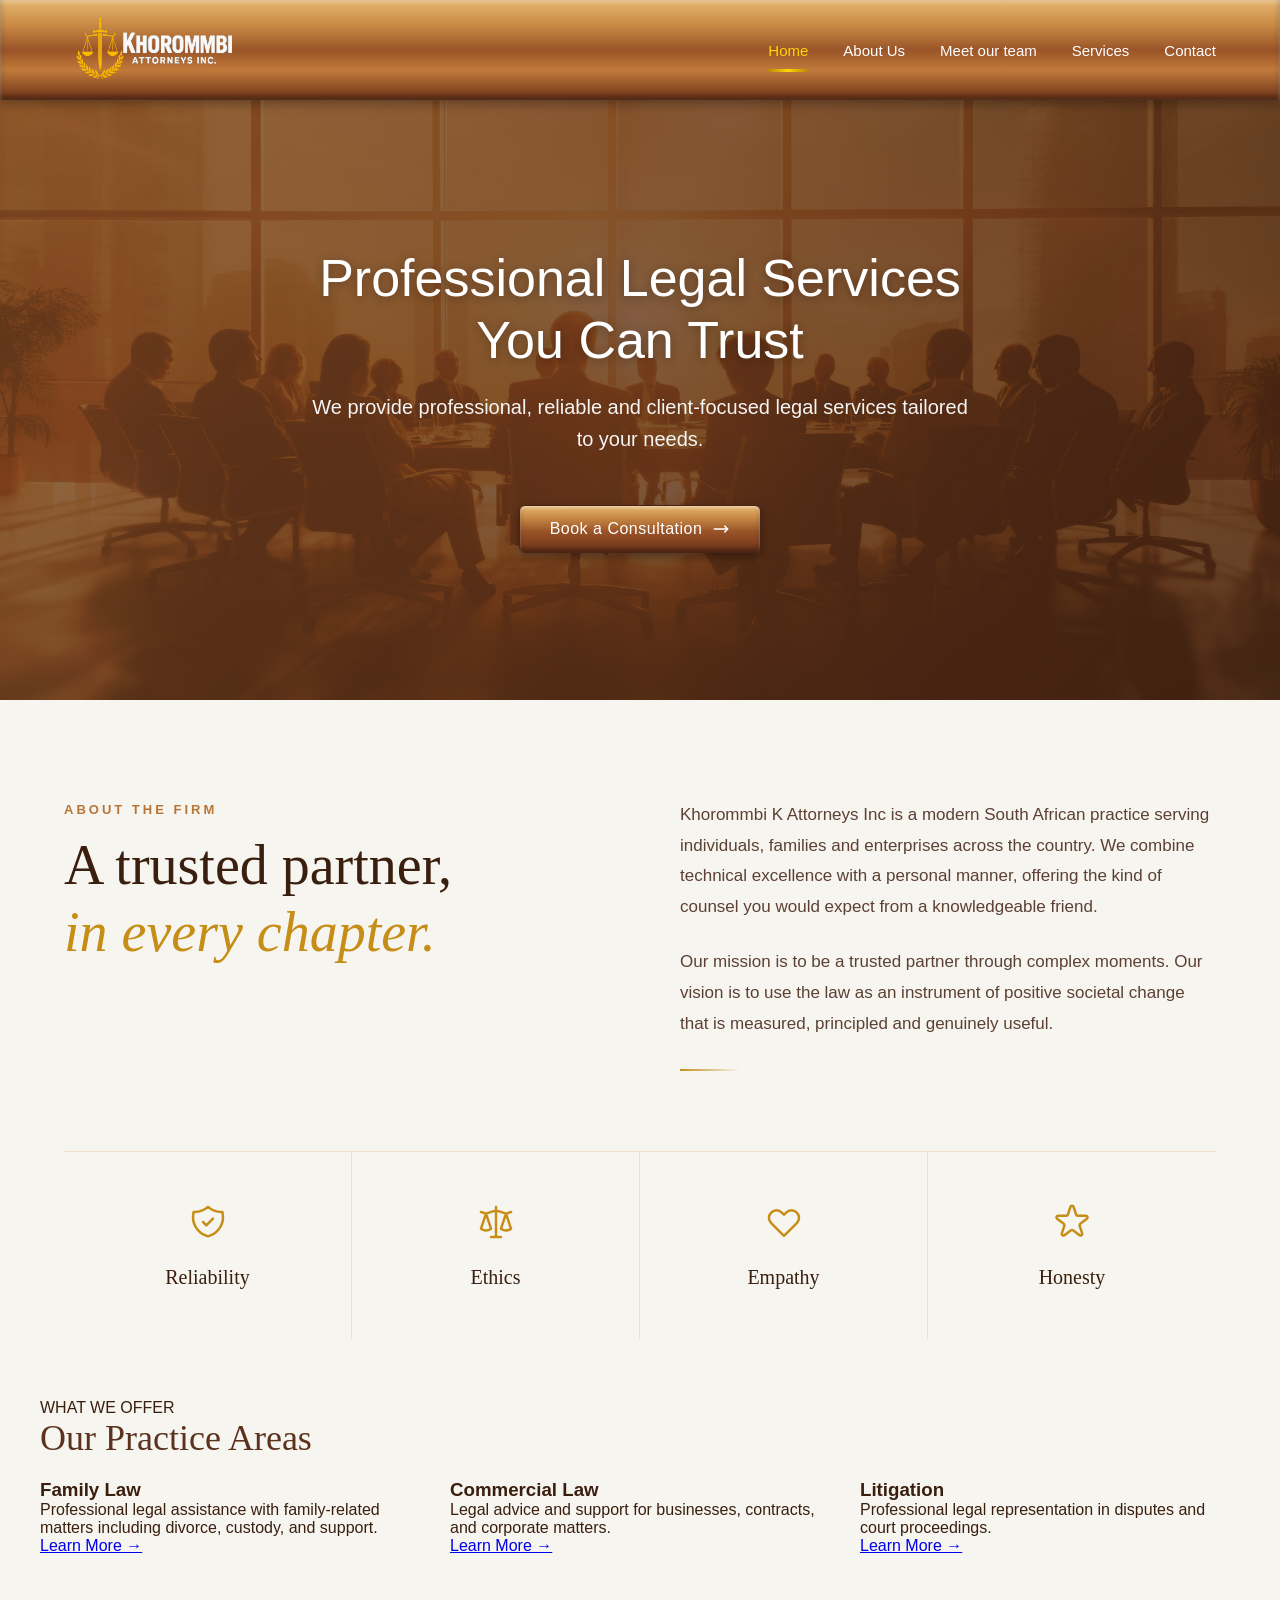
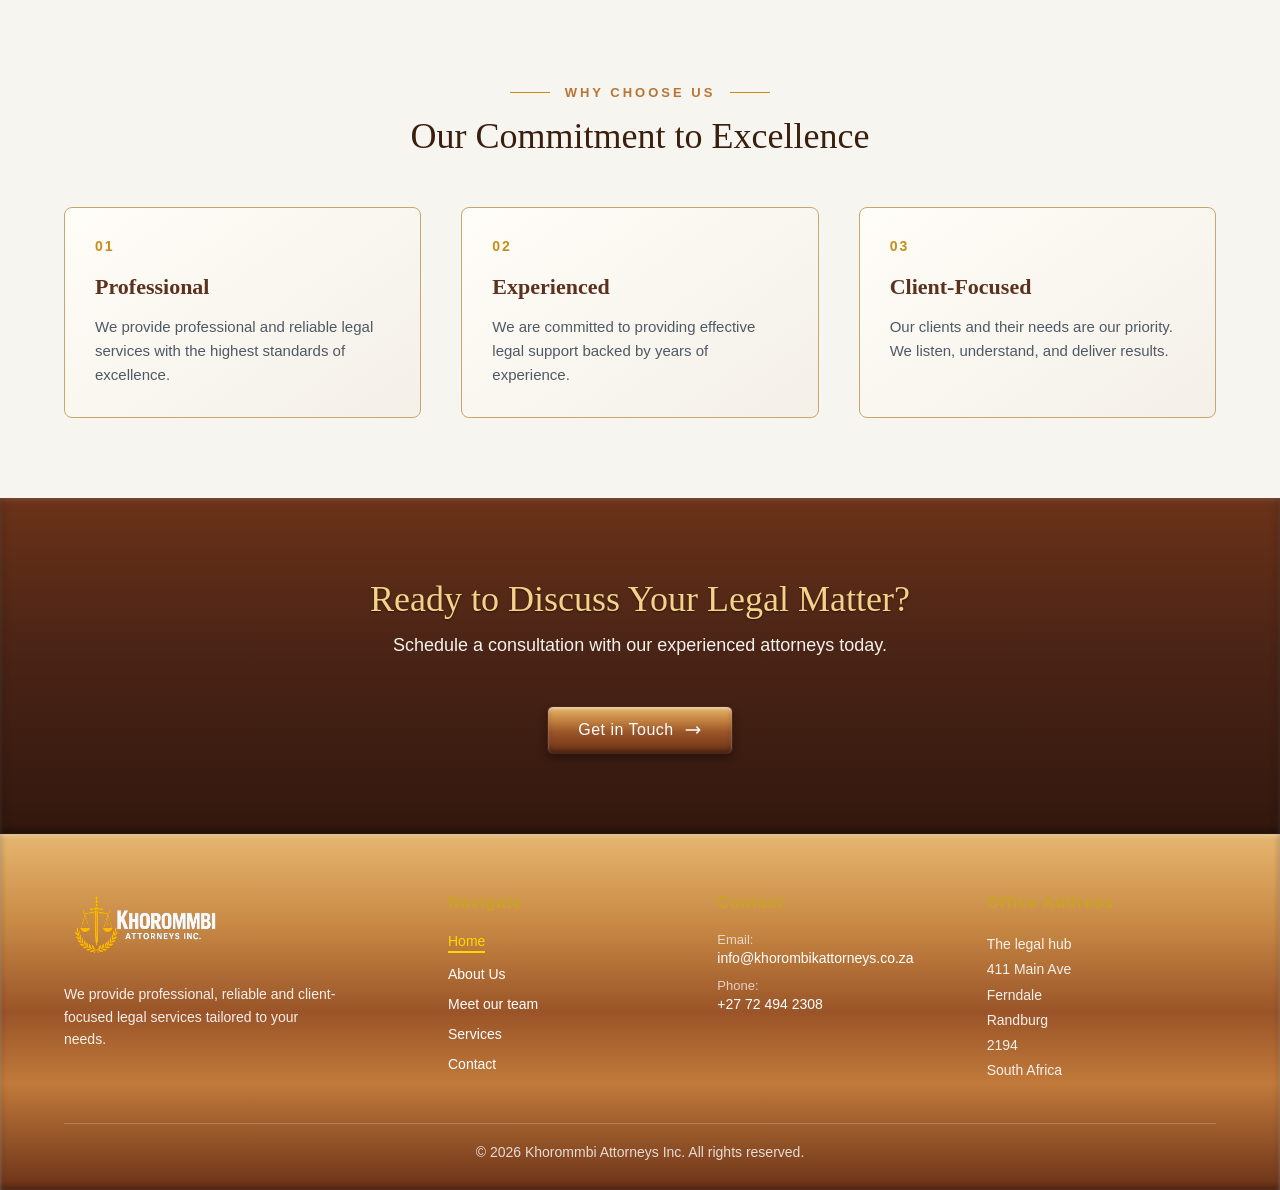
==== commit 1ba0caeb: "Update index.html" ====
--- a/index.html
+++ b/index.html
@@ -106,45 +106,54 @@
         </div>
     </section>
 
-    <!-- ================= SERVICES PREVIEW ================= -->
-    <section class="services-preview">
-        <div class="section-container">
-            <div class="section-label centered">
-                <span class="label-line"></span>
-                WHAT WE OFFER
-                <span class="label-line"></span>
-            </div>
-            <h2 class="section-title centered">Our Practice Areas</h2>
-            <div class="services-grid">
-                <div class="service-card">
-                    <div class="service-icon">⚖</div>
+   <!-- ================= SERVICES PREVIEW ================= -->
+<section class="services-preview-section">
+    <div class="section-container">
+        
+        <div class="section-header">
+            <div class="header-lines">
+                <span class="line"></span>
+                <span class="label">WHAT WE OFFER</span>
+                <span class="line"></span>
+            </div>
+            <h2 class="section-title">Our Practice Areas</h2>
+        </div>
+
+        <div class="services-grid">
+            
+            <!-- Card 1: Family Law -->
+            <div class="picture-card" style="background-image: url('family-bg.jpg');">
+                <div class="card-overlay"></div>
+                <div class="card-content">
                     <h3>Family Law</h3>
                     <p>Professional legal assistance with family-related matters including divorce, custody, and support.</p>
-                    <a href="services.html" class="service-link">Learn More →</a>
-                </div>
-                <div class="service-card">
-                    <div class="service-icon">💼</div>
+                    <a href="services.html" class="learn-more">Learn More &rarr;</a>
+                </div>
+            </div>
+
+            <!-- Card 2: Commercial Law -->
+            <div class="picture-card" style="background-image: url('commercial-bg.jpg');">
+                <div class="card-overlay"></div>
+                <div class="card-content">
                     <h3>Commercial Law</h3>
                     <p>Legal advice and support for businesses, contracts, and corporate matters.</p>
-                    <a href="services.html" class="service-link">Learn More →</a>
-                </div>
-                <div class="service-card">
-                    <div class="service-icon">🏛</div>
+                    <a href="services.html" class="learn-more">Learn More &rarr;</a>
+                </div>
+            </div>
+
+            <!-- Card 3: Litigation -->
+            <div class="picture-card" style="background-image: url('litigation-bg.jpg');">
+                <div class="card-overlay"></div>
+                <div class="card-content">
                     <h3>Litigation</h3>
                     <p>Professional legal representation in disputes and court proceedings.</p>
-                    <a href="services.html" class="service-link">Learn More →</a>
-                </div>
-            </div>
-            <div class="center-button">
-                <a href="services.html" class="button">
-                    View All Services
-                    <svg xmlns="http://www.w3.org/2000/svg" fill="none" viewBox="0 0 24 24" stroke="currentColor">
-                        <path stroke-linecap="round" stroke-linejoin="round" stroke-width="2" d="M17 8l4 4m0 0l-4 4m4-4H3"/>
-                    </svg>
-                </a>
-            </div>
-        </div>
-    </section>
+                    <a href="services.html" class="learn-more">Learn More &rarr;</a>
+                </div>
+            </div>
+
+        </div>
+    </div>
+</section>
 
     <!-- ================= WHY CHOOSE US ================= -->
     <section class="why-us">
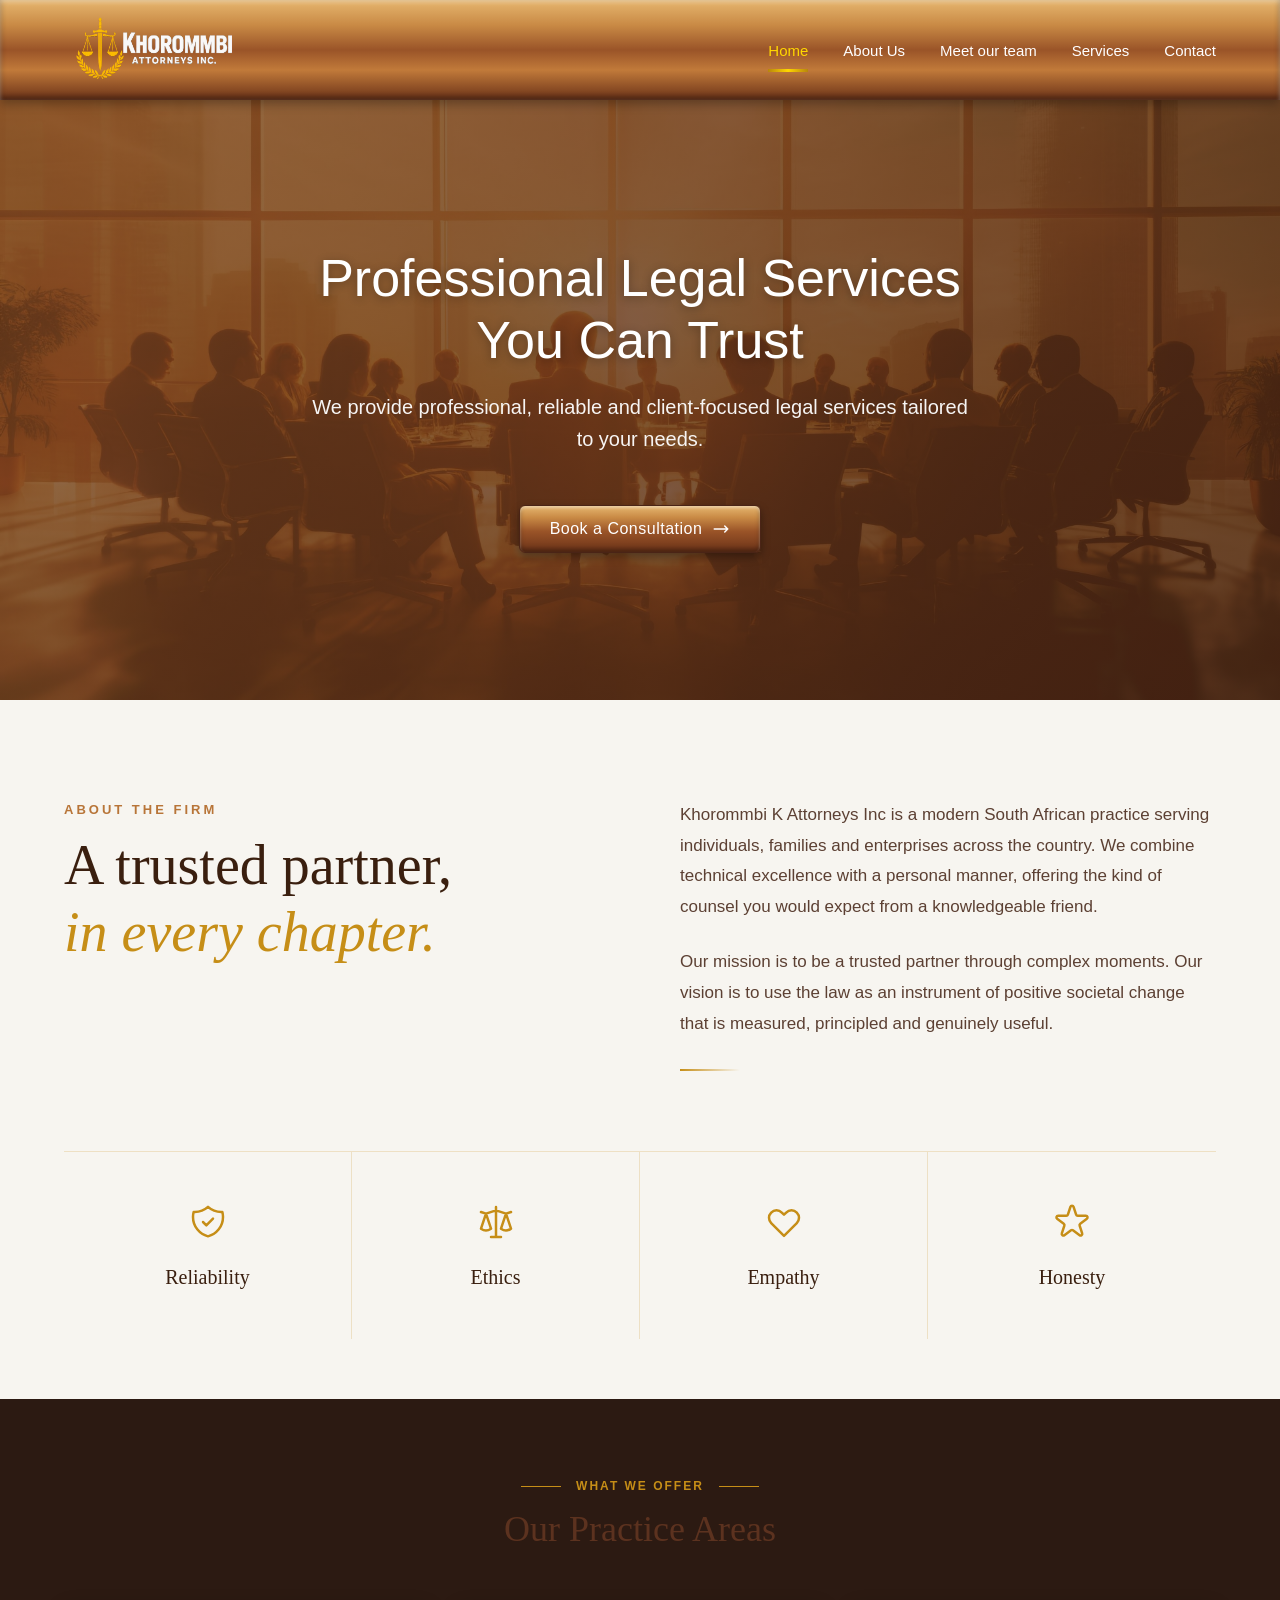
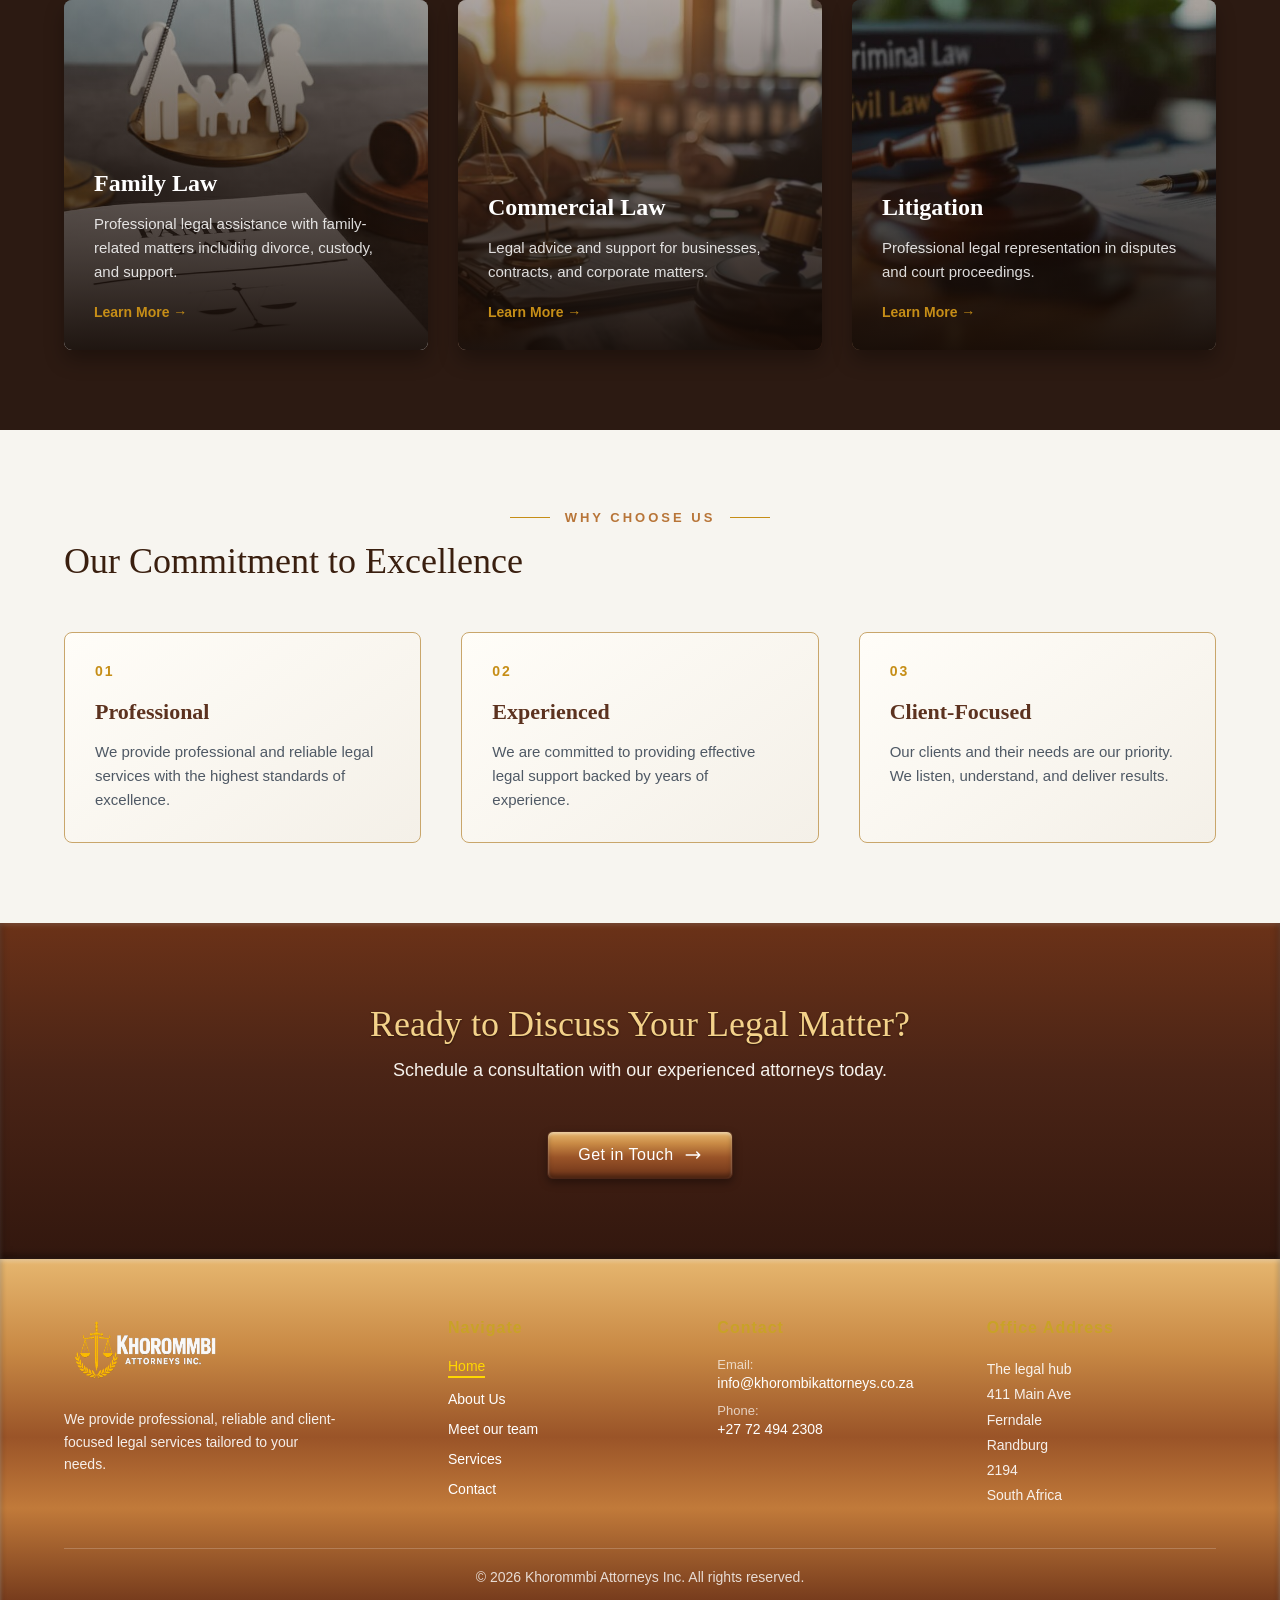
==== commit 93a9dc29: "Fix HTML encoding issues in index.html" ====
--- a/index.html
+++ b/index.html
@@ -122,7 +122,7 @@
         <div class="services-grid">
             
             <!-- Card 1: Family Law -->
-            <div class="picture-card" style="background-image: url('family-bg.jpg');">
+            <div class="picture-card" style="background-image: url('family.jpg');">
                 <div class="card-overlay"></div>
                 <div class="card-content">
                     <h3>Family Law</h3>
@@ -132,7 +132,7 @@
             </div>
 
             <!-- Card 2: Commercial Law -->
-            <div class="picture-card" style="background-image: url('commercial-bg.jpg');">
+            <div class="picture-card" style="background-image: url('commercial.jpg');">
                 <div class="card-overlay"></div>
                 <div class="card-content">
                     <h3>Commercial Law</h3>
@@ -142,7 +142,7 @@
             </div>
 
             <!-- Card 3: Litigation -->
-            <div class="picture-card" style="background-image: url('litigation-bg.jpg');">
+            <div class="picture-card" style="background-image: url('crime.jpeg');">
                 <div class="card-overlay"></div>
                 <div class="card-content">
                     <h3>Litigation</h3>
--- a/edits.css
+++ b/edits.css
@@ -320,83 +320,124 @@
     font-family: Georgia, serif;
 }
 
-/* ================= SERVICES PREVIEW ================= */
-.services-preview {
+/* ================= SERVICES PREVIEW SECTION ================= */
+.services-preview-section {
     padding: 80px 5%;
-    background: linear-gradient(180deg, #3A1F0F 0%, #2C1A12 100%);
-}
-
-.section-container {
+    background-color: #2C1A12; /* Dark brown background matching the image */
+}
+
+.section-header {
+    text-align: center;
+    margin-bottom: 50px;
+}
+
+.header-lines {
+    display: flex;
+    align-items: center;
+    justify-content: center;
+    gap: 15px;
+    margin-bottom: 15px;
+}
+
+.header-lines .line {
+    width: 40px;
+    height: 1px;
+    background-color: #C68E17; /* Gold line */
+}
+
+.header-lines .label {
+    font-size: 12px;
+    letter-spacing: 2px;
+    color: #C68E17;
+    font-weight: 600;
+    text-transform: uppercase;
+}
+
+.section-title {
+    font-family: 'Playfair Display', serif;
+    font-size: 36px;
+    color: #F7F5F0; /* Cream/White text */
+    margin: 0;
+}
+
+/* ================= PICTURE CARDS GRID ================= */
+.services-grid {
+    display: grid;
+    grid-template-columns: repeat(auto-fit, minmax(300px, 1fr));
+    gap: 30px;
     max-width: 1200px;
     margin: 0 auto;
 }
 
-.section-title {
-    font-size: 36px;
-    color: #F7F5F0;
-    margin-bottom: 50px;
-    font-weight: 300;
-    font-family: Georgia, serif;
-}
-
-.section-title.centered {
-    text-align: center;
-}
-
-.services-grid {
-    display: grid;
-    grid-template-columns: repeat(3, 1fr);
-    gap: 30px;
-    margin-bottom: 50px;
-}
-
-.service-card {
-    background: rgba(247, 245, 240, 0.05);
-    padding: 40px 30px;
+/* Individual Card Styling */
+.picture-card {
+    position: relative;
+    height: 350px; /* Fixed height for uniformity */
     border-radius: 8px;
-    border: 1px solid rgba(198, 142, 23, 0.3);
-    transition: all 0.3s ease;
-}
-
-.service-card:hover {
-    background: rgba(247, 245, 240, 0.1);
-    border-color: #C68E17;
-    transform: translateY(-5px);
-}
-
-.service-icon {
-    font-size: 40px;
-    margin-bottom: 20px;
-}
-
-.service-card h3 {
-    color: #F7F5F0;
-    font-size: 22px;
+    overflow: hidden;
+    background-size: cover;
+    background-position: center;
+    box-shadow: 0 10px 20px rgba(0,0,0,0.3);
+    transition: transform 0.3s ease;
+}
+
+.picture-card:hover {
+    transform: translateY(-5px); /* Slight lift on hover */
+}
+
+/* Dark Overlay to make text readable */
+.card-overlay {
+    position: absolute;
+    top: 0;
+    left: 0;
+    width: 100%;
+    height: 100%;
+    /* Gradient from transparent at top to dark at bottom */
+    background: linear-gradient(to bottom, rgba(44, 26, 18, 0.4) 0%, rgba(20, 10, 5, 0.95) 100%);
+    z-index: 1;
+}
+
+/* Content inside the card */
+.card-content {
+    position: relative;
+    z-index: 2;
+    padding: 30px;
+    height: 100%;
+    display: flex;
+    flex-direction: column;
+    justify-content: flex-end; /* Pushes text to the bottom */
+    text-align: left;
+}
+
+.card-content h3 {
+    font-family: 'Playfair Display', serif;
+    font-size: 24px;
+    color: #fff;
     margin-bottom: 15px;
-    font-family: Georgia, serif;
-}
-
-.service-card p {
-    color: rgba(247, 245, 240, 0.8);
+    margin-top: 0;
+}
+
+.card-content p {
+    font-size: 15px;
+    color: rgba(255, 255, 255, 0.85);
     line-height: 1.6;
     margin-bottom: 20px;
-    font-size: 15px;
-}
-
-.service-link {
-    color: #C68E17;
+}
+
+/* The "Learn More" Link */
+.learn-more {
+    color: #C68E17; /* Gold/Caramel color */
     text-decoration: none;
+    font-weight: 600;
     font-size: 14px;
-    font-weight: 600;
     transition: color 0.3s ease;
-}
-
-.service-link:hover {
-    color: #e6b66f;
-}
-
-.center-button {
-    text-align: center;
+    display: inline-flex;
+    align-items: center;
+    gap: 5px;
+}
+
+.learn-more:hover {
+    color: #e6b66f; /* Lighter gold on hover */
 }
 
 /* ================= WHY CHOOSE US ================= */
